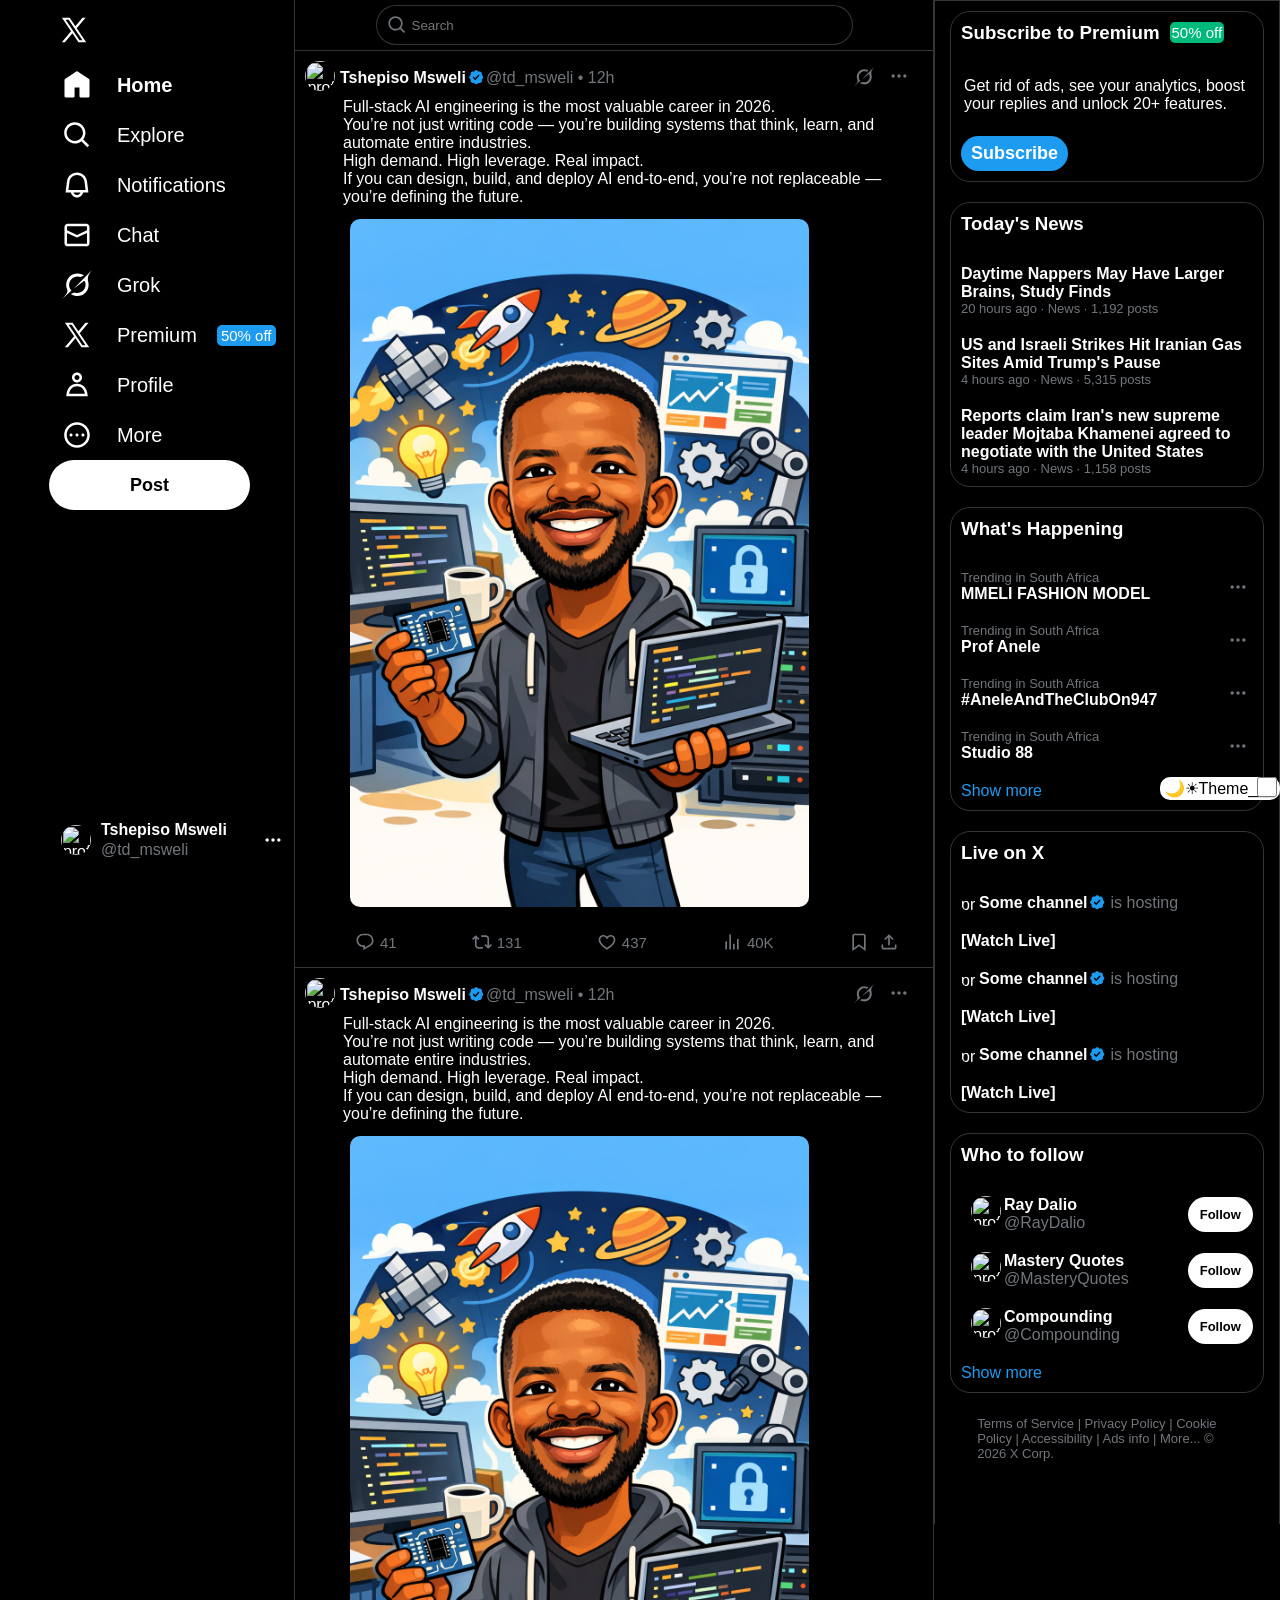
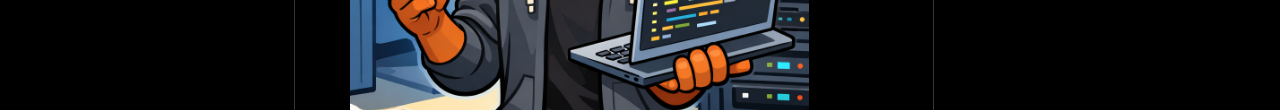
==== explore.html @ 297ed926 "made some changes" ====
<!DOCTYPE>
<html>
    <head>
        <meta charset="UTF-8">
        <meta name="viewport" content="width=device-width, initial-scale=1.0">
        <link rel="stylesheet" href="explore.css">
        <link rel="shortcut icon" href="https://abs.twimg.com/favicons/twitter.3.ico">
        <title>Explore/X</title>
    </head>
    <body>
        <input class="theme" type="checkbox" style="width:20px; height:20px" id="darkToggle">
        <label class="theme_label" for="darkToggle">🌙☀︎Theme___</label>
        <input class="nav-toggle" type="checkbox" id="navToggle">
        <label class="nav-toggle-button" for="navToggle" aria-label="Open navigation">
            <img class="profile_pic_nav" src="https://pbs.twimg.com/profile_images/1523874161558437889/ekvxeJZ7_x96.jpg" alt="profile picture">
        </label>
        <aside>
            <div class="upper-sec">
                <div class="aside-Logo">
                    <svg viewBox="0 0 24 24" aria-hidden="true" class="Logo"><g><path d="M21.742 21.75l-7.563-11.179 7.056-8.321h-2.456l-5.691 6.714-4.54-6.714H2.359l7.29 10.776L2.25 21.75h2.456l6.035-7.118 4.818 7.118h6.191-.008zM7.739 3.818L18.81 20.182h-2.447L5.29 3.818h2.447z"></path></g></svg>
                </div>
                
                <a href="index.html" class="aside-item">
                    <div class="aside-item-content">
                        
                        <span>
                            <svg viewBox="0 0 24 24" aria-hidden="true" class="icon"><g><path d="M21.591 7.146L12.52 1.157c-.316-.21-.724-.21-1.04 0l-9.071 5.99c-.26.173-.409.456-.409.757v13.183c0 .502.418.913.929.913H9.14c.51 0 .929-.41.929-.913v-7.075h3.909v7.075c0 .502.417.913.928.913h6.165c.511 0 .929-.41.929-.913V7.904c0-.301-.158-.584-.408-.758z"></path></g></svg>
                        </span> 
                        
                        <span class="Home">
                            Home
                        </span>                    
                    </div>               
                </a>
                <a href="explore.html" class="aside-item">
                    <div class="aside-item-content">
                        <span>
                            <svg viewBox="0 0 24 24" aria-hidden="true" class="icon"><g><path d="M10.25 3.75c-3.59 0-6.5 2.91-6.5 6.5s2.91 6.5 6.5 6.5c1.795 0 3.419-.726 4.596-1.904 1.178-1.177 1.904-2.801 1.904-4.596 0-3.59-2.91-6.5-6.5-6.5zm-8.5 6.5c0-4.694 3.806-8.5 8.5-8.5s8.5 3.806 8.5 8.5c0 1.986-.682 3.815-1.824 5.262l4.781 4.781-1.414 1.414-4.781-4.781c-1.447 1.142-3.276 1.824-5.262 1.824-4.694 0-8.5-3.806-8.5-8.5z"></path></g></svg>
                        </span> 
                        
                        <span class="item-text">
                            Explore
                        </span>
                    
                    </div>
                </a>
                <div class="aside-item">
                    <div class="aside-item-content">
                        <span>
                            <svg viewBox="0 0 24 24" aria-hidden="true" class="icon"><g><path d="M19.993 9.042C19.48 5.017 16.054 2 11.996 2s-7.49 3.021-7.999 7.051L2.866 18H7.1c.463 2.282 2.481 4 4.9 4s4.437-1.718 4.9-4h4.236l-1.143-8.958zM12 20c-1.306 0-2.417-.835-2.829-2h5.658c-.412 1.165-1.523 2-2.829 2zm-6.866-4l.847-6.698C6.364 6.272 8.941 4 11.996 4s5.627 2.268 6.013 5.295L18.864 16H5.134z"></path></g></svg>                    
                        </span> 
                        <span class="item-text">
                            Notifications
                        </span>
                    </div>
                </div>
                <div class="aside-item">
                    <div class="aside-item-content">
                        <span>
                            <svg viewBox="0 0 24 24" aria-hidden="true" class="icon"><g><path d="M1.998 5.5c0-1.381 1.119-2.5 2.5-2.5h15c1.381 0 2.5 1.119 2.5 2.5v13c0 1.381-1.119 2.5-2.5 2.5h-15c-1.381 0-2.5-1.119-2.5-2.5v-13zm2.5-.5c-.276 0-.5.224-.5.5v2.764l8 3.638 8-3.636V5.5c0-.276-.224-.5-.5-.5h-15zm15.5 5.463l-8 3.636-8-3.638V18.5c0 .276.224.5.5.5h15c.276 0 .5-.224.5-.5v-8.037z"></path></g></svg>
                        </span> 
                        <span class="item-text">
                            Chat
                        </span>
                    </div>
                </div>
                <div class="aside-item">
                    <div class="aside-item-content">
                        <span>
                            <svg viewBox="0 0 33 32" aria-hidden="true" class="icon"><g><path d="M12.745 20.54l10.97-8.19c.539-.4 1.307-.244 1.564.38 1.349 3.288.746 7.241-1.938 9.955-2.683 2.714-6.417 3.31-9.83 1.954l-3.728 1.745c5.347 3.697 11.84 2.782 15.898-1.324 3.219-3.255 4.216-7.692 3.284-11.693l.008.009c-1.351-5.878.332-8.227 3.782-13.031L33 0l-4.54 4.59v-.014L12.743 20.544m-2.263 1.987c-3.837-3.707-3.175-9.446.1-12.755 2.42-2.449 6.388-3.448 9.852-1.979l3.72-1.737c-.67-.49-1.53-1.017-2.515-1.387-4.455-1.854-9.789-.931-13.41 2.728-3.483 3.523-4.579 8.94-2.697 13.561 1.405 3.454-.899 5.898-3.22 8.364C1.49 30.2.666 31.074 0 32l10.478-9.466"></path></g></svg>
                        </span> 
                        <span class="item-text">
                            Grok
                        </span>
                    </div>
                </div>
                <div class="aside-item">
                    <div class="aside-item-content">
                        <span>
                            <svg viewBox="0 0 24 24" aria-hidden="true" class="icon"><g><path d="M21.742 21.75l-7.563-11.179 7.056-8.321h-2.456l-5.691 6.714-4.54-6.714H2.359l7.29 10.776L2.25 21.75h2.456l6.035-7.118 4.818 7.118h6.191-.008zM7.739 3.818L18.81 20.182h-2.447L5.29 3.818h2.447z"></path></g></svg>
                        </span> 
                        <span class="item-text">
                            Premium
                        </span>
                        <span class="item-text promotion-tag">
                            50% off
                        </span>
                    </div>
                </div>
                <div class="aside-item">
                    <div class="aside-item-content">
                        <span>
                            <svg viewBox="0 0 24 24" aria-hidden="true" class="icon"><g><path d="M5.651 19h12.698c-.337-1.8-1.023-3.21-1.945-4.19C15.318 13.65 13.838 13 12 13s-3.317.65-4.404 1.81c-.922.98-1.608 2.39-1.945 4.19zm.486-5.56C7.627 11.85 9.648 11 12 11s4.373.85 5.863 2.44c1.477 1.58 2.366 3.8 2.632 6.46l.11 1.1H3.395l.11-1.1c.266-2.66 1.155-4.88 2.632-6.46zM12 4c-1.105 0-2 .9-2 2s.895 2 2 2 2-.9 2-2-.895-2-2-2zM8 6c0-2.21 1.791-4 4-4s4 1.79 4 4-1.791 4-4 4-4-1.79-4-4z"></path></g></svg>
                        </span> 
                        <span class="item-text">
                            Profile
                        </span>
                    </div>
                </div>
                <div class="aside-item">
                    <div class="aside-item-content">
                        <span>
                            <svg viewBox="0 0 24 24" aria-hidden="true" class="icon"><g><path d="M3.75 12c0-4.56 3.69-8.25 8.25-8.25s8.25 3.69 8.25 8.25-3.69 8.25-8.25 8.25S3.75 16.56 3.75 12zM12 1.75C6.34 1.75 1.75 6.34 1.75 12S6.34 22.25 12 22.25 22.25 17.66 22.25 12 17.66 1.75 12 1.75zm-4.75 11.5c.69 0 1.25-.56 1.25-1.25s-.56-1.25-1.25-1.25S6 11.31 6 12s.56 1.25 1.25 1.25zm9.5 0c.69 0 1.25-.56 1.25-1.25s-.56-1.25-1.25-1.25-1.25.56-1.25 1.25.56 1.25 1.25 1.25zM13.25 12c0 .69-.56 1.25-1.25 1.25s-1.25-.56-1.25-1.25.56-1.25 1.25-1.25 1.25.56 1.25 1.25z"></path></g></svg>
                        </span> 
                        <span class="item-text">
                            More
                        </span>
                    </div>
                </div>
                <div class="post">
                    <span class="post-text">Post</span>
                </div>
            </div>
            <div class="lower-sec">
                <div class="profile">
                    <div class="profile-sub">
                        <span>
                            <img class="profile_pic" src="https://pbs.twimg.com/profile_images/1523874161558437889/ekvxeJZ7_x96.jpg" alt="profile picture">
                        </span>
                        <span class="profile-text">
                            <span class="username">
                                Tshepiso Msweli
                            </span>
                            <span class="handle">
                                @td_msweli
                            </span>
                        </span>
                    </div>
                    <span>
                        <svg viewBox="0 0 24 24" aria-hidden="true" class="profile-icon"><g><path d="M3 12c0-1.1.9-2 2-2s2 .9 2 2-.9 2-2 2-2-.9-2-2zm9 2c1.1 0 2-.9 2-2s-.9-2-2-2-2 .9-2 2 .9 2 2 2zm7 0c1.1 0 2-.9 2-2s-.9-2-2-2-2 .9-2 2 .9 2 2 2z"></path></g></svg>
                    </span>
                </div>
            <div>  
        </aside>
        <label class="nav-overlay" for="navToggle" aria-hidden="true"></label>

        <main>
            <main-aside-nav>
                <svg viewBox="0 0 24 24" aria-hidden="true" class="search-icon"><g><path d="M10.25 3.75c-3.59 0-6.5 2.91-6.5 6.5s2.91 6.5 6.5 6.5c1.795 0 3.419-.726 4.596-1.904 1.178-1.177 1.904-2.801 1.904-4.596 0-3.59-2.91-6.5-6.5-6.5zm-8.5 6.5c0-4.694 3.806-8.5 8.5-8.5s8.5 3.806 8.5 8.5c0 1.986-.682 3.815-1.824 5.262l4.781 4.781-1.414 1.414-4.781-4.781c-1.447 1.142-3.276 1.824-5.262 1.824-4.694 0-8.5-3.806-8.5-8.5z"></path></g></svg>
                <input class="searchbar" placeholder="Search"></input>
            </main-aside-nav>
            <section>
                <div class="tweet">
                    <div class="tweet-aside">
                        <img class="profile_pic" alt="profile picture" src="https://pbs.twimg.com/profile_images/1523874161558437889/ekvxeJZ7_x96.jpg">
                    </div>
                    <div class="tweet-main">
                        <div class="tweet-header">
                            <div class="tweet-header-text">
                                <span class="username">
                                    Tshepiso Msweli <svg viewBox="0 0 24 24" class="tweet-verification-icon"><g><path d="M20.396 11c-.018-.646-.215-1.275-.57-1.816-.354-.54-.852-.972-1.438-1.246.223-.607.27-1.264.14-1.897-.131-.634-.437-1.218-.882-1.687-.47-.445-1.053-.75-1.687-.882-.633-.13-1.29-.083-1.897.14-.273-.587-.704-1.086-1.245-1.44S11.647 1.62 11 1.604c-.646.017-1.273.213-1.813.568s-.969.854-1.24 1.44c-.608-.223-1.267-.272-1.902-.14-.635.13-1.22.436-1.69.882-.445.47-.749 1.055-.878 1.688-.13.633-.08 1.29.144 1.896-.587.274-1.087.705-1.443 1.245-.356.54-.555 1.17-.574 1.817.02.647.218 1.276.574 1.817.356.54.856.972 1.443 1.245-.224.606-.274 1.263-.144 1.896.13.634.433 1.218.877 1.688.47.443 1.054.747 1.687.878.633.132 1.29.084 1.897-.136.274.586.705 1.084 1.246 1.439.54.354 1.17.551 1.816.569.647-.016 1.276-.213 1.817-.567s.972-.854 1.245-1.44c.604.239 1.266.296 1.903.164.636-.132 1.22-.447 1.68-.907.46-.46.776-1.044.908-1.681s.075-1.299-.165-1.903c.586-.274 1.084-.705 1.439-1.246.354-.54.551-1.17.569-1.816zM9.662 14.85l-3.429-3.428 1.293-1.302 2.072 2.072 4.4-4.794 1.347 1.246z"></path></g></svg>
                                </span>
                                <span class="handle">
                                    @td_msweli • 12h
                                </span>
                            </div>
                            <div class="tweet-header-icons">
                                <span>
                                    <svg viewBox="0 0 33 32" aria-hidden="true" class="tweet-icons tweet-header-icon"><g><path d="M12.745 20.54l10.97-8.19c.539-.4 1.307-.244 1.564.38 1.349 3.288.746 7.241-1.938 9.955-2.683 2.714-6.417 3.31-9.83 1.954l-3.728 1.745c5.347 3.697 11.84 2.782 15.898-1.324 3.219-3.255 4.216-7.692 3.284-11.693l.008.009c-1.351-5.878.332-8.227 3.782-13.031L33 0l-4.54 4.59v-.014L12.743 20.544m-2.263 1.987c-3.837-3.707-3.175-9.446.1-12.755 2.42-2.449 6.388-3.448 9.852-1.979l3.72-1.737c-.67-.49-1.53-1.017-2.515-1.387-4.455-1.854-9.789-.931-13.41 2.728-3.483 3.523-4.579 8.94-2.697 13.561 1.405 3.454-.899 5.898-3.22 8.364C1.49 30.2.666 31.074 0 32l10.478-9.466"></path></g></svg>
                                    <svg viewBox="0 0 24 24" aria-hidden="true" class="tweet-icons tweet-header-icon"><g><path d="M3 12c0-1.1.9-2 2-2s2 .9 2 2-.9 2-2 2-2-.9-2-2zm9 2c1.1 0 2-.9 2-2s-.9-2-2-2-2 .9-2 2 .9 2 2 2zm7 0c1.1 0 2-.9 2-2s-.9-2-2-2-2 .9-2 2 .9 2 2 2z"></path></g></svg>
                                </span>
                            </div>
                        </div>
                        <div class="tweet-content">
                            <p>
                                Full-stack AI engineering is the most valuable career in 2026.<br>

                                You’re not just writing code — you’re building systems that think, learn, and automate entire industries.<br>

                                High demand. High leverage. Real impact.<br>

                                If you can design, build, and deploy AI end-to-end, you’re not replaceable — you’re defining the future.
                            </p>
                            <img src="Myimage.png" alt="An image of a software developer">
                        </div>
                        <div class="tweet-footer">
                            <span class="footer-icons">
                                <svg viewBox="0 0 24 24" aria-hidden="true" class="tweet-icons"><g><path d="M1.751 10c0-4.42 3.584-8 8.005-8h4.366c4.49 0 8.129 3.64 8.129 8.13 0 2.96-1.607 5.68-4.196 7.11l-8.054 4.46v-3.69h-.067c-4.49.1-8.183-3.51-8.183-8.01zm8.005-6c-3.317 0-6.005 2.69-6.005 6 0 3.37 2.77 6.08 6.138 6.01l.351-.01h1.761v2.3l5.087-2.81c1.951-1.08 3.163-3.13 3.163-5.36 0-3.39-2.744-6.13-6.129-6.13H9.756z"></path></g></svg>
                                41
                            </span>
                            <span class="footer-icons-retweet retweet1">
                                <svg viewBox="0 0 24 24" aria-hidden="true" class="tweet-icons retweet"><g><path d="M4.5 3.88l4.432 4.14-1.364 1.46L5.5 7.55V16c0 1.1.896 2 2 2H13v2H7.5c-2.209 0-4-1.79-4-4V7.55L1.432 9.48.068 8.02 4.5 3.88zM16.5 6H11V4h5.5c2.209 0 4 1.79 4 4v8.45l2.068-1.93 1.364 1.46-4.432 4.14-4.432-4.14 1.364-1.46 2.068 1.93V8c0-1.1-.896-2-2-2z"></path></g></svg>
                                <span class="retweets1">131</span>
                            </span>
                            <span class="footer-icons-like like1">
                                <svg viewBox="0 0 24 24" aria-hidden="true" class="tweet-icons like"><g><path d="M16.697 5.5c-1.222-.06-2.679.51-3.89 2.16l-.805 1.09-.806-1.09C9.984 6.01 8.526 5.44 7.304 5.5c-1.243.07-2.349.78-2.91 1.91-.552 1.12-.633 2.78.479 4.82 1.074 1.97 3.257 4.27 7.129 6.61 3.87-2.34 6.052-4.64 7.126-6.61 1.111-2.04 1.03-3.7.477-4.82-.561-1.13-1.666-1.84-2.908-1.91zm4.187 7.69c-1.351 2.48-4.001 5.12-8.379 7.67l-.503.3-.504-.3c-4.379-2.55-7.029-5.19-8.382-7.67-1.36-2.5-1.41-4.86-.514-6.67.887-1.79 2.647-2.91 4.601-3.01 1.651-.09 3.368.56 4.798 2.01 1.429-1.45 3.146-2.1 4.796-2.01 1.954.1 3.714 1.22 4.601 3.01.896 1.81.846 4.17-.514 6.67z"></path></g></svg>
                                <span class="likes1">437</span>
                            </span>
                            <span class="footer-icons">
                                <svg viewBox="0 0 24 24" aria-hidden="true" class="tweet-icons"><g><path d="M8.75 21V3h2v18h-2zM18 21V8.5h2V21h-2zM4 21l.004-10h2L6 21H4zm9.248 0v-7h2v7h-2z"></path></g></svg>
                                40K
                            </span>
                            <span class="footer-icons-right">
                                <svg viewBox="0 0 24 24" aria-hidden="true" class="tweet-icons-right"><g><path d="M4 4.5C4 3.12 5.119 2 6.5 2h11C18.881 2 20 3.12 20 4.5v18.44l-8-5.71-8 5.71V4.5zM6.5 4c-.276 0-.5.22-.5.5v14.56l6-4.29 6 4.29V4.5c0-.28-.224-.5-.5-.5h-11z"></path></g></svg>
                                <svg viewBox="0 0 24 24" aria-hidden="true" class="tweet-icons-right"><g><path d="M12 2.59l5.7 5.7-1.41 1.42L13 6.41V16h-2V6.41l-3.3 3.3-1.41-1.42L12 2.59zM21 15l-.02 3.51c0 1.38-1.12 2.49-2.5 2.49H5.5C4.11 21 3 19.88 3 18.5V15h2v3.5c0 .28.22.5.5.5h12.98c.28 0 .5-.22.5-.5L19 15h2z"></path></g></svg>
                            </span>
                        </div>
                    </div>
                </div>
                <div class="tweet">
                    <div class="tweet-aside">
                        <img class="profile_pic" alt="profile picture" src="https://pbs.twimg.com/profile_images/1523874161558437889/ekvxeJZ7_x96.jpg">
                    </div>
                    <div class="tweet-main">
                        <div class="tweet-header">
                            <div class="tweet-header-text">
                                <span class="username">
                                    Tshepiso Msweli <svg viewBox="0 0 24 24" class="tweet-verification-icon"><g><path d="M20.396 11c-.018-.646-.215-1.275-.57-1.816-.354-.54-.852-.972-1.438-1.246.223-.607.27-1.264.14-1.897-.131-.634-.437-1.218-.882-1.687-.47-.445-1.053-.75-1.687-.882-.633-.13-1.29-.083-1.897.14-.273-.587-.704-1.086-1.245-1.44S11.647 1.62 11 1.604c-.646.017-1.273.213-1.813.568s-.969.854-1.24 1.44c-.608-.223-1.267-.272-1.902-.14-.635.13-1.22.436-1.69.882-.445.47-.749 1.055-.878 1.688-.13.633-.08 1.29.144 1.896-.587.274-1.087.705-1.443 1.245-.356.54-.555 1.17-.574 1.817.02.647.218 1.276.574 1.817.356.54.856.972 1.443 1.245-.224.606-.274 1.263-.144 1.896.13.634.433 1.218.877 1.688.47.443 1.054.747 1.687.878.633.132 1.29.084 1.897-.136.274.586.705 1.084 1.246 1.439.54.354 1.17.551 1.816.569.647-.016 1.276-.213 1.817-.567s.972-.854 1.245-1.44c.604.239 1.266.296 1.903.164.636-.132 1.22-.447 1.68-.907.46-.46.776-1.044.908-1.681s.075-1.299-.165-1.903c.586-.274 1.084-.705 1.439-1.246.354-.54.551-1.17.569-1.816zM9.662 14.85l-3.429-3.428 1.293-1.302 2.072 2.072 4.4-4.794 1.347 1.246z"></path></g></svg>
                                </span>
                                <span class="handle">
                                    @td_msweli • 12h
                                </span>
                            </div>
                            <div class="tweet-header-icons">
                                <span>
                                    <svg viewBox="0 0 33 32" aria-hidden="true" class="tweet-icons tweet-header-icon"><g><path d="M12.745 20.54l10.97-8.19c.539-.4 1.307-.244 1.564.38 1.349 3.288.746 7.241-1.938 9.955-2.683 2.714-6.417 3.31-9.83 1.954l-3.728 1.745c5.347 3.697 11.84 2.782 15.898-1.324 3.219-3.255 4.216-7.692 3.284-11.693l.008.009c-1.351-5.878.332-8.227 3.782-13.031L33 0l-4.54 4.59v-.014L12.743 20.544m-2.263 1.987c-3.837-3.707-3.175-9.446.1-12.755 2.42-2.449 6.388-3.448 9.852-1.979l3.72-1.737c-.67-.49-1.53-1.017-2.515-1.387-4.455-1.854-9.789-.931-13.41 2.728-3.483 3.523-4.579 8.94-2.697 13.561 1.405 3.454-.899 5.898-3.22 8.364C1.49 30.2.666 31.074 0 32l10.478-9.466"></path></g></svg>
                                    <svg viewBox="0 0 24 24" aria-hidden="true" class="tweet-icons tweet-header-icon"><g><path d="M3 12c0-1.1.9-2 2-2s2 .9 2 2-.9 2-2 2-2-.9-2-2zm9 2c1.1 0 2-.9 2-2s-.9-2-2-2-2 .9-2 2 .9 2 2 2zm7 0c1.1 0 2-.9 2-2s-.9-2-2-2-2 .9-2 2 .9 2 2 2z"></path></g></svg>
                                </span>
                            </div>
                        </div>
                        <div class="tweet-content">
                            <p>
                                Full-stack AI engineering is the most valuable career in 2026.<br>

                                You’re not just writing code — you’re building systems that think, learn, and automate entire industries.<br>

                                High demand. High leverage. Real impact.<br>

                                If you can design, build, and deploy AI end-to-end, you’re not replaceable — you’re defining the future.
                            </p>
                            <img src="Myimage.png" alt="An image of a software developer">
                        </div>
                        <div class="tweet-footer">
                            <span class="footer-icons">
                                <svg viewBox="0 0 24 24" aria-hidden="true" class="tweet-icons"><g><path d="M1.751 10c0-4.42 3.584-8 8.005-8h4.366c4.49 0 8.129 3.64 8.129 8.13 0 2.96-1.607 5.68-4.196 7.11l-8.054 4.46v-3.69h-.067c-4.49.1-8.183-3.51-8.183-8.01zm8.005-6c-3.317 0-6.005 2.69-6.005 6 0 3.37 2.77 6.08 6.138 6.01l.351-.01h1.761v2.3l5.087-2.81c1.951-1.08 3.163-3.13 3.163-5.36 0-3.39-2.744-6.13-6.129-6.13H9.756z"></path></g></svg>
                                41
                            </span>
                            <span class="footer-icons-retweet retweet2">
                                <svg viewBox="0 0 24 24" aria-hidden="true" class="tweet-icons retweet"><g><path d="M4.5 3.88l4.432 4.14-1.364 1.46L5.5 7.55V16c0 1.1.896 2 2 2H13v2H7.5c-2.209 0-4-1.79-4-4V7.55L1.432 9.48.068 8.02 4.5 3.88zM16.5 6H11V4h5.5c2.209 0 4 1.79 4 4v8.45l2.068-1.93 1.364 1.46-4.432 4.14-4.432-4.14 1.364-1.46 2.068 1.93V8c0-1.1-.896-2-2-2z"></path></g></svg>
                                <span class="retweets2">131</span>
                            </span>
                            <span class="footer-icons-like like2">
                                <svg viewBox="0 0 24 24" aria-hidden="true" class="tweet-icons like"><g><path d="M16.697 5.5c-1.222-.06-2.679.51-3.89 2.16l-.805 1.09-.806-1.09C9.984 6.01 8.526 5.44 7.304 5.5c-1.243.07-2.349.78-2.91 1.91-.552 1.12-.633 2.78.479 4.82 1.074 1.97 3.257 4.27 7.129 6.61 3.87-2.34 6.052-4.64 7.126-6.61 1.111-2.04 1.03-3.7.477-4.82-.561-1.13-1.666-1.84-2.908-1.91zm4.187 7.69c-1.351 2.48-4.001 5.12-8.379 7.67l-.503.3-.504-.3c-4.379-2.55-7.029-5.19-8.382-7.67-1.36-2.5-1.41-4.86-.514-6.67.887-1.79 2.647-2.91 4.601-3.01 1.651-.09 3.368.56 4.798 2.01 1.429-1.45 3.146-2.1 4.796-2.01 1.954.1 3.714 1.22 4.601 3.01.896 1.81.846 4.17-.514 6.67z"></path></g></svg>
                                <span class="likes2">437</span>
                            </span>
                            <span class="footer-icons">
                                <svg viewBox="0 0 24 24" aria-hidden="true" class="tweet-icons"><g><path d="M8.75 21V3h2v18h-2zM18 21V8.5h2V21h-2zM4 21l.004-10h2L6 21H4zm9.248 0v-7h2v7h-2z"></path></g></svg>
                                40K
                            </span>
                            <span class="footer-icons-right">
                                <svg viewBox="0 0 24 24" aria-hidden="true" class="tweet-icons-right"><g><path d="M4 4.5C4 3.12 5.119 2 6.5 2h11C18.881 2 20 3.12 20 4.5v18.44l-8-5.71-8 5.71V4.5zM6.5 4c-.276 0-.5.22-.5.5v14.56l6-4.29 6 4.29V4.5c0-.28-.224-.5-.5-.5h-11z"></path></g></svg>
                                <svg viewBox="0 0 24 24" aria-hidden="true" class="tweet-icons-right"><g><path d="M12 2.59l5.7 5.7-1.41 1.42L13 6.41V16h-2V6.41l-3.3 3.3-1.41-1.42L12 2.59zM21 15l-.02 3.51c0 1.38-1.12 2.49-2.5 2.49H5.5C4.11 21 3 19.88 3 18.5V15h2v3.5c0 .28.22.5.5.5h12.98c.28 0 .5-.22.5-.5L19 15h2z"></path></g></svg>
                            </span>
                        </div>
                    </div>
                </div>
                <div class="tweet">
                    <div class="tweet-aside">
                        <img class="profile_pic" alt="profile picture" src="https://pbs.twimg.com/profile_images/1523874161558437889/ekvxeJZ7_x96.jpg">
                    </div>
                    <div class="tweet-main">
                        <div class="tweet-header">
                            <div class="tweet-header-text">
                                <span class="username">
                                    Tshepiso Msweli <svg viewBox="0 0 24 24" class="tweet-verification-icon"><g><path d="M20.396 11c-.018-.646-.215-1.275-.57-1.816-.354-.54-.852-.972-1.438-1.246.223-.607.27-1.264.14-1.897-.131-.634-.437-1.218-.882-1.687-.47-.445-1.053-.75-1.687-.882-.633-.13-1.29-.083-1.897.14-.273-.587-.704-1.086-1.245-1.44S11.647 1.62 11 1.604c-.646.017-1.273.213-1.813.568s-.969.854-1.24 1.44c-.608-.223-1.267-.272-1.902-.14-.635.13-1.22.436-1.69.882-.445.47-.749 1.055-.878 1.688-.13.633-.08 1.29.144 1.896-.587.274-1.087.705-1.443 1.245-.356.54-.555 1.17-.574 1.817.02.647.218 1.276.574 1.817.356.54.856.972 1.443 1.245-.224.606-.274 1.263-.144 1.896.13.634.433 1.218.877 1.688.47.443 1.054.747 1.687.878.633.132 1.29.084 1.897-.136.274.586.705 1.084 1.246 1.439.54.354 1.17.551 1.816.569.647-.016 1.276-.213 1.817-.567s.972-.854 1.245-1.44c.604.239 1.266.296 1.903.164.636-.132 1.22-.447 1.68-.907.46-.46.776-1.044.908-1.681s.075-1.299-.165-1.903c.586-.274 1.084-.705 1.439-1.246.354-.54.551-1.17.569-1.816zM9.662 14.85l-3.429-3.428 1.293-1.302 2.072 2.072 4.4-4.794 1.347 1.246z"></path></g></svg>
                                </span>
                                <span class="handle">
                                    @td_msweli • 12h
                                </span>
                            </div>
                            <div class="tweet-header-icons">
                                <span>
                                    <svg viewBox="0 0 33 32" aria-hidden="true" class="tweet-icons tweet-header-icon"><g><path d="M12.745 20.54l10.97-8.19c.539-.4 1.307-.244 1.564.38 1.349 3.288.746 7.241-1.938 9.955-2.683 2.714-6.417 3.31-9.83 1.954l-3.728 1.745c5.347 3.697 11.84 2.782 15.898-1.324 3.219-3.255 4.216-7.692 3.284-11.693l.008.009c-1.351-5.878.332-8.227 3.782-13.031L33 0l-4.54 4.59v-.014L12.743 20.544m-2.263 1.987c-3.837-3.707-3.175-9.446.1-12.755 2.42-2.449 6.388-3.448 9.852-1.979l3.72-1.737c-.67-.49-1.53-1.017-2.515-1.387-4.455-1.854-9.789-.931-13.41 2.728-3.483 3.523-4.579 8.94-2.697 13.561 1.405 3.454-.899 5.898-3.22 8.364C1.49 30.2.666 31.074 0 32l10.478-9.466"></path></g></svg>
                                    <svg viewBox="0 0 24 24" aria-hidden="true" class="tweet-icons tweet-header-icon"><g><path d="M3 12c0-1.1.9-2 2-2s2 .9 2 2-.9 2-2 2-2-.9-2-2zm9 2c1.1 0 2-.9 2-2s-.9-2-2-2-2 .9-2 2 .9 2 2 2zm7 0c1.1 0 2-.9 2-2s-.9-2-2-2-2 .9-2 2 .9 2 2 2z"></path></g></svg>
                                </span>
                            </div>
                        </div>
                        <div class="tweet-content">
                            <p>
                                Full-stack AI engineering is the most valuable career in 2026.<br>

                                You’re not just writing code — you’re building systems that think, learn, and automate entire industries.<br>

                                High demand. High leverage. Real impact.<br>

                                If you can design, build, and deploy AI end-to-end, you’re not replaceable — you’re defining the future.
                            </p>
                            <img src="Myimage.png" alt="An image of a software developer">
                        </div>
                        <div class="tweet-footer">
                            <span class="footer-icons">
                                <svg viewBox="0 0 24 24" aria-hidden="true" class="tweet-icons"><g><path d="M1.751 10c0-4.42 3.584-8 8.005-8h4.366c4.49 0 8.129 3.64 8.129 8.13 0 2.96-1.607 5.68-4.196 7.11l-8.054 4.46v-3.69h-.067c-4.49.1-8.183-3.51-8.183-8.01zm8.005-6c-3.317 0-6.005 2.69-6.005 6 0 3.37 2.77 6.08 6.138 6.01l.351-.01h1.761v2.3l5.087-2.81c1.951-1.08 3.163-3.13 3.163-5.36 0-3.39-2.744-6.13-6.129-6.13H9.756z"></path></g></svg>
                                41
                            </span>
                            <span class="footer-icons-retweet retweet3">
                                <svg viewBox="0 0 24 24" aria-hidden="true" class="tweet-icons retweet"><g><path d="M4.5 3.88l4.432 4.14-1.364 1.46L5.5 7.55V16c0 1.1.896 2 2 2H13v2H7.5c-2.209 0-4-1.79-4-4V7.55L1.432 9.48.068 8.02 4.5 3.88zM16.5 6H11V4h5.5c2.209 0 4 1.79 4 4v8.45l2.068-1.93 1.364 1.46-4.432 4.14-4.432-4.14 1.364-1.46 2.068 1.93V8c0-1.1-.896-2-2-2z"></path></g></svg>
                                <span class="retweets3">131</span>
                            </span>
                            <span class="footer-icons-like like3">
                                <svg viewBox="0 0 24 24" aria-hidden="true" class="tweet-icons like"><g><path d="M16.697 5.5c-1.222-.06-2.679.51-3.89 2.16l-.805 1.09-.806-1.09C9.984 6.01 8.526 5.44 7.304 5.5c-1.243.07-2.349.78-2.91 1.91-.552 1.12-.633 2.78.479 4.82 1.074 1.97 3.257 4.27 7.129 6.61 3.87-2.34 6.052-4.64 7.126-6.61 1.111-2.04 1.03-3.7.477-4.82-.561-1.13-1.666-1.84-2.908-1.91zm4.187 7.69c-1.351 2.48-4.001 5.12-8.379 7.67l-.503.3-.504-.3c-4.379-2.55-7.029-5.19-8.382-7.67-1.36-2.5-1.41-4.86-.514-6.67.887-1.79 2.647-2.91 4.601-3.01 1.651-.09 3.368.56 4.798 2.01 1.429-1.45 3.146-2.1 4.796-2.01 1.954.1 3.714 1.22 4.601 3.01.896 1.81.846 4.17-.514 6.67z"></path></g></svg>
                                <span class="likes3">437</span>
                            </span>
                            <span class="footer-icons">
                                <svg viewBox="0 0 24 24" aria-hidden="true" class="tweet-icons"><g><path d="M8.75 21V3h2v18h-2zM18 21V8.5h2V21h-2zM4 21l.004-10h2L6 21H4zm9.248 0v-7h2v7h-2z"></path></g></svg>
                                40K
                            </span>
                            <span class="footer-icons-right">
                                <svg viewBox="0 0 24 24" aria-hidden="true" class="tweet-icons-right"><g><path d="M4 4.5C4 3.12 5.119 2 6.5 2h11C18.881 2 20 3.12 20 4.5v18.44l-8-5.71-8 5.71V4.5zM6.5 4c-.276 0-.5.22-.5.5v14.56l6-4.29 6 4.29V4.5c0-.28-.224-.5-.5-.5h-11z"></path></g></svg>
                                <svg viewBox="0 0 24 24" aria-hidden="true" class="tweet-icons-right"><g><path d="M12 2.59l5.7 5.7-1.41 1.42L13 6.41V16h-2V6.41l-3.3 3.3-1.41-1.42L12 2.59zM21 15l-.02 3.51c0 1.38-1.12 2.49-2.5 2.49H5.5C4.11 21 3 19.88 3 18.5V15h2v3.5c0 .28.22.5.5.5h12.98c.28 0 .5-.22.5-.5L19 15h2z"></path></g></svg>
                            </span>
                        </div>
                    </div>
                </div>
                <div class="tweet">
                    <div class="tweet-aside">
                        <img class="profile_pic" alt="profile picture" src="https://pbs.twimg.com/profile_images/1523874161558437889/ekvxeJZ7_x96.jpg">
                    </div>
                    <div class="tweet-main">
                        <div class="tweet-header">
                            <div class="tweet-header-text">
                                <span class="username">
                                    Tshepiso Msweli <svg viewBox="0 0 24 24" class="tweet-verification-icon"><g><path d="M20.396 11c-.018-.646-.215-1.275-.57-1.816-.354-.54-.852-.972-1.438-1.246.223-.607.27-1.264.14-1.897-.131-.634-.437-1.218-.882-1.687-.47-.445-1.053-.75-1.687-.882-.633-.13-1.29-.083-1.897.14-.273-.587-.704-1.086-1.245-1.44S11.647 1.62 11 1.604c-.646.017-1.273.213-1.813.568s-.969.854-1.24 1.44c-.608-.223-1.267-.272-1.902-.14-.635.13-1.22.436-1.69.882-.445.47-.749 1.055-.878 1.688-.13.633-.08 1.29.144 1.896-.587.274-1.087.705-1.443 1.245-.356.54-.555 1.17-.574 1.817.02.647.218 1.276.574 1.817.356.54.856.972 1.443 1.245-.224.606-.274 1.263-.144 1.896.13.634.433 1.218.877 1.688.47.443 1.054.747 1.687.878.633.132 1.29.084 1.897-.136.274.586.705 1.084 1.246 1.439.54.354 1.17.551 1.816.569.647-.016 1.276-.213 1.817-.567s.972-.854 1.245-1.44c.604.239 1.266.296 1.903.164.636-.132 1.22-.447 1.68-.907.46-.46.776-1.044.908-1.681s.075-1.299-.165-1.903c.586-.274 1.084-.705 1.439-1.246.354-.54.551-1.17.569-1.816zM9.662 14.85l-3.429-3.428 1.293-1.302 2.072 2.072 4.4-4.794 1.347 1.246z"></path></g></svg>
                                </span>
                                <span class="handle">
                                    @td_msweli • 12h
                                </span>
                            </div>
                            <div class="tweet-header-icons">
                                <span>
                                    <svg viewBox="0 0 33 32" aria-hidden="true" class="tweet-icons tweet-header-icon"><g><path d="M12.745 20.54l10.97-8.19c.539-.4 1.307-.244 1.564.38 1.349 3.288.746 7.241-1.938 9.955-2.683 2.714-6.417 3.31-9.83 1.954l-3.728 1.745c5.347 3.697 11.84 2.782 15.898-1.324 3.219-3.255 4.216-7.692 3.284-11.693l.008.009c-1.351-5.878.332-8.227 3.782-13.031L33 0l-4.54 4.59v-.014L12.743 20.544m-2.263 1.987c-3.837-3.707-3.175-9.446.1-12.755 2.42-2.449 6.388-3.448 9.852-1.979l3.72-1.737c-.67-.49-1.53-1.017-2.515-1.387-4.455-1.854-9.789-.931-13.41 2.728-3.483 3.523-4.579 8.94-2.697 13.561 1.405 3.454-.899 5.898-3.22 8.364C1.49 30.2.666 31.074 0 32l10.478-9.466"></path></g></svg>
                                    <svg viewBox="0 0 24 24" aria-hidden="true" class="tweet-icons tweet-header-icon"><g><path d="M3 12c0-1.1.9-2 2-2s2 .9 2 2-.9 2-2 2-2-.9-2-2zm9 2c1.1 0 2-.9 2-2s-.9-2-2-2-2 .9-2 2 .9 2 2 2zm7 0c1.1 0 2-.9 2-2s-.9-2-2-2-2 .9-2 2 .9 2 2 2z"></path></g></svg>
                                </span>
                            </div>
                        </div>
                        <div class="tweet-content">
                            <p>
                                Full-stack AI engineering is the most valuable career in 2026.<br>

                                You’re not just writing code — you’re building systems that think, learn, and automate entire industries.<br>

                                High demand. High leverage. Real impact.<br>

                                If you can design, build, and deploy AI end-to-end, you’re not replaceable — you’re defining the future.
                            </p>
                            <img src="Myimage.png" alt="An image of a software developer">
                        </div>
                        <div class="tweet-footer">
                            <span class="footer-icons">
                                <svg viewBox="0 0 24 24" aria-hidden="true" class="tweet-icons"><g><path d="M1.751 10c0-4.42 3.584-8 8.005-8h4.366c4.49 0 8.129 3.64 8.129 8.13 0 2.96-1.607 5.68-4.196 7.11l-8.054 4.46v-3.69h-.067c-4.49.1-8.183-3.51-8.183-8.01zm8.005-6c-3.317 0-6.005 2.69-6.005 6 0 3.37 2.77 6.08 6.138 6.01l.351-.01h1.761v2.3l5.087-2.81c1.951-1.08 3.163-3.13 3.163-5.36 0-3.39-2.744-6.13-6.129-6.13H9.756z"></path></g></svg>
                                41
                            </span>
                            <span class="footer-icons-retweet retweet4">
                                <svg viewBox="0 0 24 24" aria-hidden="true" class="tweet-icons retweet"><g><path d="M4.5 3.88l4.432 4.14-1.364 1.46L5.5 7.55V16c0 1.1.896 2 2 2H13v2H7.5c-2.209 0-4-1.79-4-4V7.55L1.432 9.48.068 8.02 4.5 3.88zM16.5 6H11V4h5.5c2.209 0 4 1.79 4 4v8.45l2.068-1.93 1.364 1.46-4.432 4.14-4.432-4.14 1.364-1.46 2.068 1.93V8c0-1.1-.896-2-2-2z"></path></g></svg>
                                <span class="retweets4">131</span>
                            </span>
                            <span class="footer-icons-like like4">
                                <svg viewBox="0 0 24 24" aria-hidden="true" class="tweet-icons like"><g><path d="M16.697 5.5c-1.222-.06-2.679.51-3.89 2.16l-.805 1.09-.806-1.09C9.984 6.01 8.526 5.44 7.304 5.5c-1.243.07-2.349.78-2.91 1.91-.552 1.12-.633 2.78.479 4.82 1.074 1.97 3.257 4.27 7.129 6.61 3.87-2.34 6.052-4.64 7.126-6.61 1.111-2.04 1.03-3.7.477-4.82-.561-1.13-1.666-1.84-2.908-1.91zm4.187 7.69c-1.351 2.48-4.001 5.12-8.379 7.67l-.503.3-.504-.3c-4.379-2.55-7.029-5.19-8.382-7.67-1.36-2.5-1.41-4.86-.514-6.67.887-1.79 2.647-2.91 4.601-3.01 1.651-.09 3.368.56 4.798 2.01 1.429-1.45 3.146-2.1 4.796-2.01 1.954.1 3.714 1.22 4.601 3.01.896 1.81.846 4.17-.514 6.67z"></path></g></svg>
                                <span class="likes4">437</span>
                            </span>
                            <span class="footer-icons">
                                <svg viewBox="0 0 24 24" aria-hidden="true" class="tweet-icons"><g><path d="M8.75 21V3h2v18h-2zM18 21V8.5h2V21h-2zM4 21l.004-10h2L6 21H4zm9.248 0v-7h2v7h-2z"></path></g></svg>
                                40K
                            </span>
                            <span class="footer-icons-right">
                                <svg viewBox="0 0 24 24" aria-hidden="true" class="tweet-icons-right"><g><path d="M4 4.5C4 3.12 5.119 2 6.5 2h11C18.881 2 20 3.12 20 4.5v18.44l-8-5.71-8 5.71V4.5zM6.5 4c-.276 0-.5.22-.5.5v14.56l6-4.29 6 4.29V4.5c0-.28-.224-.5-.5-.5h-11z"></path></g></svg>
                                <svg viewBox="0 0 24 24" aria-hidden="true" class="tweet-icons-right"><g><path d="M12 2.59l5.7 5.7-1.41 1.42L13 6.41V16h-2V6.41l-3.3 3.3-1.41-1.42L12 2.59zM21 15l-.02 3.51c0 1.38-1.12 2.49-2.5 2.49H5.5C4.11 21 3 19.88 3 18.5V15h2v3.5c0 .28.22.5.5.5h12.98c.28 0 .5-.22.5-.5L19 15h2z"></path></g></svg>
                            </span>
                        </div>
                    </div>
                </div>
                <div class="tweet">
                    <div class="tweet-aside">
                        <img class="profile_pic" alt="profile picture" src="https://pbs.twimg.com/profile_images/1523874161558437889/ekvxeJZ7_x96.jpg">
                    </div>
                    <div class="tweet-main">
                        <div class="tweet-header">
                            <div class="tweet-header-text">
                                <span class="username">
                                    Tshepiso Msweli <svg viewBox="0 0 24 24" class="tweet-verification-icon"><g><path d="M20.396 11c-.018-.646-.215-1.275-.57-1.816-.354-.54-.852-.972-1.438-1.246.223-.607.27-1.264.14-1.897-.131-.634-.437-1.218-.882-1.687-.47-.445-1.053-.75-1.687-.882-.633-.13-1.29-.083-1.897.14-.273-.587-.704-1.086-1.245-1.44S11.647 1.62 11 1.604c-.646.017-1.273.213-1.813.568s-.969.854-1.24 1.44c-.608-.223-1.267-.272-1.902-.14-.635.13-1.22.436-1.69.882-.445.47-.749 1.055-.878 1.688-.13.633-.08 1.29.144 1.896-.587.274-1.087.705-1.443 1.245-.356.54-.555 1.17-.574 1.817.02.647.218 1.276.574 1.817.356.54.856.972 1.443 1.245-.224.606-.274 1.263-.144 1.896.13.634.433 1.218.877 1.688.47.443 1.054.747 1.687.878.633.132 1.29.084 1.897-.136.274.586.705 1.084 1.246 1.439.54.354 1.17.551 1.816.569.647-.016 1.276-.213 1.817-.567s.972-.854 1.245-1.44c.604.239 1.266.296 1.903.164.636-.132 1.22-.447 1.68-.907.46-.46.776-1.044.908-1.681s.075-1.299-.165-1.903c.586-.274 1.084-.705 1.439-1.246.354-.54.551-1.17.569-1.816zM9.662 14.85l-3.429-3.428 1.293-1.302 2.072 2.072 4.4-4.794 1.347 1.246z"></path></g></svg>
                                </span>
                                <span class="handle">
                                    @td_msweli • 12h
                                </span>
                            </div>
                            <div class="tweet-header-icons">
                                <span>
                                    <svg viewBox="0 0 33 32" aria-hidden="true" class="tweet-icons tweet-header-icon"><g><path d="M12.745 20.54l10.97-8.19c.539-.4 1.307-.244 1.564.38 1.349 3.288.746 7.241-1.938 9.955-2.683 2.714-6.417 3.31-9.83 1.954l-3.728 1.745c5.347 3.697 11.84 2.782 15.898-1.324 3.219-3.255 4.216-7.692 3.284-11.693l.008.009c-1.351-5.878.332-8.227 3.782-13.031L33 0l-4.54 4.59v-.014L12.743 20.544m-2.263 1.987c-3.837-3.707-3.175-9.446.1-12.755 2.42-2.449 6.388-3.448 9.852-1.979l3.72-1.737c-.67-.49-1.53-1.017-2.515-1.387-4.455-1.854-9.789-.931-13.41 2.728-3.483 3.523-4.579 8.94-2.697 13.561 1.405 3.454-.899 5.898-3.22 8.364C1.49 30.2.666 31.074 0 32l10.478-9.466"></path></g></svg>
                                    <svg viewBox="0 0 24 24" aria-hidden="true" class="tweet-icons tweet-header-icon"><g><path d="M3 12c0-1.1.9-2 2-2s2 .9 2 2-.9 2-2 2-2-.9-2-2zm9 2c1.1 0 2-.9 2-2s-.9-2-2-2-2 .9-2 2 .9 2 2 2zm7 0c1.1 0 2-.9 2-2s-.9-2-2-2-2 .9-2 2 .9 2 2 2z"></path></g></svg>
                                </span>
                            </div>
                        </div>
                        <div class="tweet-content">
                            <p>
                                Full-stack AI engineering is the most valuable career in 2026.<br>

                                You’re not just writing code — you’re building systems that think, learn, and automate entire industries.<br>

                                High demand. High leverage. Real impact.<br>

                                If you can design, build, and deploy AI end-to-end, you’re not replaceable — you’re defining the future.
                            </p>
                            <img src="Myimage.png" alt="An image of a software developer">
                        </div>
                        <div class="tweet-footer">
                            <span class="footer-icons">
                                <svg viewBox="0 0 24 24" aria-hidden="true" class="tweet-icons"><g><path d="M1.751 10c0-4.42 3.584-8 8.005-8h4.366c4.49 0 8.129 3.64 8.129 8.13 0 2.96-1.607 5.68-4.196 7.11l-8.054 4.46v-3.69h-.067c-4.49.1-8.183-3.51-8.183-8.01zm8.005-6c-3.317 0-6.005 2.69-6.005 6 0 3.37 2.77 6.08 6.138 6.01l.351-.01h1.761v2.3l5.087-2.81c1.951-1.08 3.163-3.13 3.163-5.36 0-3.39-2.744-6.13-6.129-6.13H9.756z"></path></g></svg>
                                41
                            </span>
                            <span class="footer-icons-retweet retweet5">
                                <svg viewBox="0 0 24 24" aria-hidden="true" class="tweet-icons retweet"><g><path d="M4.5 3.88l4.432 4.14-1.364 1.46L5.5 7.55V16c0 1.1.896 2 2 2H13v2H7.5c-2.209 0-4-1.79-4-4V7.55L1.432 9.48.068 8.02 4.5 3.88zM16.5 6H11V4h5.5c2.209 0 4 1.79 4 4v8.45l2.068-1.93 1.364 1.46-4.432 4.14-4.432-4.14 1.364-1.46 2.068 1.93V8c0-1.1-.896-2-2-2z"></path></g></svg>
                                <span class="retweets5">131</span>
                            </span>
                            <span class="footer-icons-like like5">
                                <svg viewBox="0 0 24 24" aria-hidden="true" class="tweet-icons like"><g><path d="M16.697 5.5c-1.222-.06-2.679.51-3.89 2.16l-.805 1.09-.806-1.09C9.984 6.01 8.526 5.44 7.304 5.5c-1.243.07-2.349.78-2.91 1.91-.552 1.12-.633 2.78.479 4.82 1.074 1.97 3.257 4.27 7.129 6.61 3.87-2.34 6.052-4.64 7.126-6.61 1.111-2.04 1.03-3.7.477-4.82-.561-1.13-1.666-1.84-2.908-1.91zm4.187 7.69c-1.351 2.48-4.001 5.12-8.379 7.67l-.503.3-.504-.3c-4.379-2.55-7.029-5.19-8.382-7.67-1.36-2.5-1.41-4.86-.514-6.67.887-1.79 2.647-2.91 4.601-3.01 1.651-.09 3.368.56 4.798 2.01 1.429-1.45 3.146-2.1 4.796-2.01 1.954.1 3.714 1.22 4.601 3.01.896 1.81.846 4.17-.514 6.67z"></path></g></svg>
                                <span class="likes5">437</span>
                            </span>
                            <span class="footer-icons">
                                <svg viewBox="0 0 24 24" aria-hidden="true" class="tweet-icons"><g><path d="M8.75 21V3h2v18h-2zM18 21V8.5h2V21h-2zM4 21l.004-10h2L6 21H4zm9.248 0v-7h2v7h-2z"></path></g></svg>
                                40K
                            </span>
                            <span class="footer-icons-right">
                                <svg viewBox="0 0 24 24" aria-hidden="true" class="tweet-icons-right"><g><path d="M4 4.5C4 3.12 5.119 2 6.5 2h11C18.881 2 20 3.12 20 4.5v18.44l-8-5.71-8 5.71V4.5zM6.5 4c-.276 0-.5.22-.5.5v14.56l6-4.29 6 4.29V4.5c0-.28-.224-.5-.5-.5h-11z"></path></g></svg>
                                <svg viewBox="0 0 24 24" aria-hidden="true" class="tweet-icons-right"><g><path d="M12 2.59l5.7 5.7-1.41 1.42L13 6.41V16h-2V6.41l-3.3 3.3-1.41-1.42L12 2.59zM21 15l-.02 3.51c0 1.38-1.12 2.49-2.5 2.49H5.5C4.11 21 3 19.88 3 18.5V15h2v3.5c0 .28.22.5.5.5h12.98c.28 0 .5-.22.5-.5L19 15h2z"></path></g></svg>
                            </span>
                        </div>
                    </div>
                </div>
                <div class="tweet">
                    <div class="tweet-aside">
                        <img class="profile_pic" alt="profile picture" src="https://pbs.twimg.com/profile_images/1523874161558437889/ekvxeJZ7_x96.jpg">
                    </div>
                    <div class="tweet-main">
                        <div class="tweet-header">
                            <div class="tweet-header-text">
                                <span class="username">
                                    Tshepiso Msweli <svg viewBox="0 0 24 24" class="tweet-verification-icon"><g><path d="M20.396 11c-.018-.646-.215-1.275-.57-1.816-.354-.54-.852-.972-1.438-1.246.223-.607.27-1.264.14-1.897-.131-.634-.437-1.218-.882-1.687-.47-.445-1.053-.75-1.687-.882-.633-.13-1.29-.083-1.897.14-.273-.587-.704-1.086-1.245-1.44S11.647 1.62 11 1.604c-.646.017-1.273.213-1.813.568s-.969.854-1.24 1.44c-.608-.223-1.267-.272-1.902-.14-.635.13-1.22.436-1.69.882-.445.47-.749 1.055-.878 1.688-.13.633-.08 1.29.144 1.896-.587.274-1.087.705-1.443 1.245-.356.54-.555 1.17-.574 1.817.02.647.218 1.276.574 1.817.356.54.856.972 1.443 1.245-.224.606-.274 1.263-.144 1.896.13.634.433 1.218.877 1.688.47.443 1.054.747 1.687.878.633.132 1.29.084 1.897-.136.274.586.705 1.084 1.246 1.439.54.354 1.17.551 1.816.569.647-.016 1.276-.213 1.817-.567s.972-.854 1.245-1.44c.604.239 1.266.296 1.903.164.636-.132 1.22-.447 1.68-.907.46-.46.776-1.044.908-1.681s.075-1.299-.165-1.903c.586-.274 1.084-.705 1.439-1.246.354-.54.551-1.17.569-1.816zM9.662 14.85l-3.429-3.428 1.293-1.302 2.072 2.072 4.4-4.794 1.347 1.246z"></path></g></svg>
                                </span>
                                <span class="handle">
                                    @td_msweli • 12h
                                </span>
                            </div>
                            <div class="tweet-header-icons">
                                <span>
                                    <svg viewBox="0 0 33 32" aria-hidden="true" class="tweet-icons tweet-header-icon"><g><path d="M12.745 20.54l10.97-8.19c.539-.4 1.307-.244 1.564.38 1.349 3.288.746 7.241-1.938 9.955-2.683 2.714-6.417 3.31-9.83 1.954l-3.728 1.745c5.347 3.697 11.84 2.782 15.898-1.324 3.219-3.255 4.216-7.692 3.284-11.693l.008.009c-1.351-5.878.332-8.227 3.782-13.031L33 0l-4.54 4.59v-.014L12.743 20.544m-2.263 1.987c-3.837-3.707-3.175-9.446.1-12.755 2.42-2.449 6.388-3.448 9.852-1.979l3.72-1.737c-.67-.49-1.53-1.017-2.515-1.387-4.455-1.854-9.789-.931-13.41 2.728-3.483 3.523-4.579 8.94-2.697 13.561 1.405 3.454-.899 5.898-3.22 8.364C1.49 30.2.666 31.074 0 32l10.478-9.466"></path></g></svg>
                                    <svg viewBox="0 0 24 24" aria-hidden="true" class="tweet-icons tweet-header-icon"><g><path d="M3 12c0-1.1.9-2 2-2s2 .9 2 2-.9 2-2 2-2-.9-2-2zm9 2c1.1 0 2-.9 2-2s-.9-2-2-2-2 .9-2 2 .9 2 2 2zm7 0c1.1 0 2-.9 2-2s-.9-2-2-2-2 .9-2 2 .9 2 2 2z"></path></g></svg>
                                </span>
                            </div>
                        </div>
                        <div class="tweet-content">
                            <p>
                                Full-stack AI engineering is the most valuable career in 2026.<br>

                                You’re not just writing code — you’re building systems that think, learn, and automate entire industries.<br>

                                High demand. High leverage. Real impact.<br>

                                If you can design, build, and deploy AI end-to-end, you’re not replaceable — you’re defining the future.
                            </p>
                            <img src="Myimage.png" alt="An image of a software developer">
                        </div>
                        <div class="tweet-footer">
                            <span class="footer-icons">
                                <svg viewBox="0 0 24 24" aria-hidden="true" class="tweet-icons"><g><path d="M1.751 10c0-4.42 3.584-8 8.005-8h4.366c4.49 0 8.129 3.64 8.129 8.13 0 2.96-1.607 5.68-4.196 7.11l-8.054 4.46v-3.69h-.067c-4.49.1-8.183-3.51-8.183-8.01zm8.005-6c-3.317 0-6.005 2.69-6.005 6 0 3.37 2.77 6.08 6.138 6.01l.351-.01h1.761v2.3l5.087-2.81c1.951-1.08 3.163-3.13 3.163-5.36 0-3.39-2.744-6.13-6.129-6.13H9.756z"></path></g></svg>
                                41
                            </span>
                            <span class="footer-icons-retweet retweet6">
                                <svg viewBox="0 0 24 24" aria-hidden="true" class="tweet-icons retweet"><g><path d="M4.5 3.88l4.432 4.14-1.364 1.46L5.5 7.55V16c0 1.1.896 2 2 2H13v2H7.5c-2.209 0-4-1.79-4-4V7.55L1.432 9.48.068 8.02 4.5 3.88zM16.5 6H11V4h5.5c2.209 0 4 1.79 4 4v8.45l2.068-1.93 1.364 1.46-4.432 4.14-4.432-4.14 1.364-1.46 2.068 1.93V8c0-1.1-.896-2-2-2z"></path></g></svg>
                                <span class="retweets6">131</span>
                            </span>
                            <span class="footer-icons-like like6">
                                <svg viewBox="0 0 24 24" aria-hidden="true" class="tweet-icons like"><g><path d="M16.697 5.5c-1.222-.06-2.679.51-3.89 2.16l-.805 1.09-.806-1.09C9.984 6.01 8.526 5.44 7.304 5.5c-1.243.07-2.349.78-2.91 1.91-.552 1.12-.633 2.78.479 4.82 1.074 1.97 3.257 4.27 7.129 6.61 3.87-2.34 6.052-4.64 7.126-6.61 1.111-2.04 1.03-3.7.477-4.82-.561-1.13-1.666-1.84-2.908-1.91zm4.187 7.69c-1.351 2.48-4.001 5.12-8.379 7.67l-.503.3-.504-.3c-4.379-2.55-7.029-5.19-8.382-7.67-1.36-2.5-1.41-4.86-.514-6.67.887-1.79 2.647-2.91 4.601-3.01 1.651-.09 3.368.56 4.798 2.01 1.429-1.45 3.146-2.1 4.796-2.01 1.954.1 3.714 1.22 4.601 3.01.896 1.81.846 4.17-.514 6.67z"></path></g></svg>
                                <span class="likes6">437</span>
                            </span>
                            <span class="footer-icons">
                                <svg viewBox="0 0 24 24" aria-hidden="true" class="tweet-icons"><g><path d="M8.75 21V3h2v18h-2zM18 21V8.5h2V21h-2zM4 21l.004-10h2L6 21H4zm9.248 0v-7h2v7h-2z"></path></g></svg>
                                40K
                            </span>
                            <span class="footer-icons-right">
                                <svg viewBox="0 0 24 24" aria-hidden="true" class="tweet-icons-right"><g><path d="M4 4.5C4 3.12 5.119 2 6.5 2h11C18.881 2 20 3.12 20 4.5v18.44l-8-5.71-8 5.71V4.5zM6.5 4c-.276 0-.5.22-.5.5v14.56l6-4.29 6 4.29V4.5c0-.28-.224-.5-.5-.5h-11z"></path></g></svg>
                                <svg viewBox="0 0 24 24" aria-hidden="true" class="tweet-icons-right"><g><path d="M12 2.59l5.7 5.7-1.41 1.42L13 6.41V16h-2V6.41l-3.3 3.3-1.41-1.42L12 2.59zM21 15l-.02 3.51c0 1.38-1.12 2.49-2.5 2.49H5.5C4.11 21 3 19.88 3 18.5V15h2v3.5c0 .28.22.5.5.5h12.98c.28 0 .5-.22.5-.5L19 15h2z"></path></g></svg>
                            </span>
                        </div>
                    </div>
                </div>
                <div class="tweet">
                    <div class="tweet-aside">
                        <img class="profile_pic" alt="profile picture" src="https://pbs.twimg.com/profile_images/1523874161558437889/ekvxeJZ7_x96.jpg">
                    </div>
                    <div class="tweet-main">
                        <div class="tweet-header">
                            <div class="tweet-header-text">
                                <span class="username">
                                    Tshepiso Msweli <svg viewBox="0 0 24 24" class="tweet-verification-icon"><g><path d="M20.396 11c-.018-.646-.215-1.275-.57-1.816-.354-.54-.852-.972-1.438-1.246.223-.607.27-1.264.14-1.897-.131-.634-.437-1.218-.882-1.687-.47-.445-1.053-.75-1.687-.882-.633-.13-1.29-.083-1.897.14-.273-.587-.704-1.086-1.245-1.44S11.647 1.62 11 1.604c-.646.017-1.273.213-1.813.568s-.969.854-1.24 1.44c-.608-.223-1.267-.272-1.902-.14-.635.13-1.22.436-1.69.882-.445.47-.749 1.055-.878 1.688-.13.633-.08 1.29.144 1.896-.587.274-1.087.705-1.443 1.245-.356.54-.555 1.17-.574 1.817.02.647.218 1.276.574 1.817.356.54.856.972 1.443 1.245-.224.606-.274 1.263-.144 1.896.13.634.433 1.218.877 1.688.47.443 1.054.747 1.687.878.633.132 1.29.084 1.897-.136.274.586.705 1.084 1.246 1.439.54.354 1.17.551 1.816.569.647-.016 1.276-.213 1.817-.567s.972-.854 1.245-1.44c.604.239 1.266.296 1.903.164.636-.132 1.22-.447 1.68-.907.46-.46.776-1.044.908-1.681s.075-1.299-.165-1.903c.586-.274 1.084-.705 1.439-1.246.354-.54.551-1.17.569-1.816zM9.662 14.85l-3.429-3.428 1.293-1.302 2.072 2.072 4.4-4.794 1.347 1.246z"></path></g></svg>
                                </span>
                                <span class="handle">
                                    @td_msweli • 12h
                                </span>
                            </div>
                            <div class="tweet-header-icons">
                                <span>
                                    <svg viewBox="0 0 33 32" aria-hidden="true" class="tweet-icons tweet-header-icon"><g><path d="M12.745 20.54l10.97-8.19c.539-.4 1.307-.244 1.564.38 1.349 3.288.746 7.241-1.938 9.955-2.683 2.714-6.417 3.31-9.83 1.954l-3.728 1.745c5.347 3.697 11.84 2.782 15.898-1.324 3.219-3.255 4.216-7.692 3.284-11.693l.008.009c-1.351-5.878.332-8.227 3.782-13.031L33 0l-4.54 4.59v-.014L12.743 20.544m-2.263 1.987c-3.837-3.707-3.175-9.446.1-12.755 2.42-2.449 6.388-3.448 9.852-1.979l3.72-1.737c-.67-.49-1.53-1.017-2.515-1.387-4.455-1.854-9.789-.931-13.41 2.728-3.483 3.523-4.579 8.94-2.697 13.561 1.405 3.454-.899 5.898-3.22 8.364C1.49 30.2.666 31.074 0 32l10.478-9.466"></path></g></svg>
                                    <svg viewBox="0 0 24 24" aria-hidden="true" class="tweet-icons tweet-header-icon"><g><path d="M3 12c0-1.1.9-2 2-2s2 .9 2 2-.9 2-2 2-2-.9-2-2zm9 2c1.1 0 2-.9 2-2s-.9-2-2-2-2 .9-2 2 .9 2 2 2zm7 0c1.1 0 2-.9 2-2s-.9-2-2-2-2 .9-2 2 .9 2 2 2z"></path></g></svg>
                                </span>
                            </div>
                        </div>
                        <div class="tweet-content">
                            <p>
                                Full-stack AI engineering is the most valuable career in 2026.<br>

                                You’re not just writing code — you’re building systems that think, learn, and automate entire industries.<br>

                                High demand. High leverage. Real impact.<br>

                                If you can design, build, and deploy AI end-to-end, you’re not replaceable — you’re defining the future.
                            </p>
                            <img src="Myimage.png" alt="An image of a software developer">
                        </div>
                        <div class="tweet-footer">
                            <span class="footer-icons">
                                <svg viewBox="0 0 24 24" aria-hidden="true" class="tweet-icons"><g><path d="M1.751 10c0-4.42 3.584-8 8.005-8h4.366c4.49 0 8.129 3.64 8.129 8.13 0 2.96-1.607 5.68-4.196 7.11l-8.054 4.46v-3.69h-.067c-4.49.1-8.183-3.51-8.183-8.01zm8.005-6c-3.317 0-6.005 2.69-6.005 6 0 3.37 2.77 6.08 6.138 6.01l.351-.01h1.761v2.3l5.087-2.81c1.951-1.08 3.163-3.13 3.163-5.36 0-3.39-2.744-6.13-6.129-6.13H9.756z"></path></g></svg>
                                41
                            </span>
                            <span class="footer-icons-retweet retweet7">
                                <svg viewBox="0 0 24 24" aria-hidden="true" class="tweet-icons retweet"><g><path d="M4.5 3.88l4.432 4.14-1.364 1.46L5.5 7.55V16c0 1.1.896 2 2 2H13v2H7.5c-2.209 0-4-1.79-4-4V7.55L1.432 9.48.068 8.02 4.5 3.88zM16.5 6H11V4h5.5c2.209 0 4 1.79 4 4v8.45l2.068-1.93 1.364 1.46-4.432 4.14-4.432-4.14 1.364-1.46 2.068 1.93V8c0-1.1-.896-2-2-2z"></path></g></svg>
                                <span class="retweets7">131</span>
                            </span>
                            <span class="footer-icons-like like7">
                                <svg viewBox="0 0 24 24" aria-hidden="true" class="tweet-icons like"><g><path d="M16.697 5.5c-1.222-.06-2.679.51-3.89 2.16l-.805 1.09-.806-1.09C9.984 6.01 8.526 5.44 7.304 5.5c-1.243.07-2.349.78-2.91 1.91-.552 1.12-.633 2.78.479 4.82 1.074 1.97 3.257 4.27 7.129 6.61 3.87-2.34 6.052-4.64 7.126-6.61 1.111-2.04 1.03-3.7.477-4.82-.561-1.13-1.666-1.84-2.908-1.91zm4.187 7.69c-1.351 2.48-4.001 5.12-8.379 7.67l-.503.3-.504-.3c-4.379-2.55-7.029-5.19-8.382-7.67-1.36-2.5-1.41-4.86-.514-6.67.887-1.79 2.647-2.91 4.601-3.01 1.651-.09 3.368.56 4.798 2.01 1.429-1.45 3.146-2.1 4.796-2.01 1.954.1 3.714 1.22 4.601 3.01.896 1.81.846 4.17-.514 6.67z"></path></g></svg>
                                <span class="likes7">437</span>
                            </span>
                            <span class="footer-icons">
                                <svg viewBox="0 0 24 24" aria-hidden="true" class="tweet-icons"><g><path d="M8.75 21V3h2v18h-2zM18 21V8.5h2V21h-2zM4 21l.004-10h2L6 21H4zm9.248 0v-7h2v7h-2z"></path></g></svg>
                                40K
                            </span>
                            <span class="footer-icons-right">
                                <svg viewBox="0 0 24 24" aria-hidden="true" class="tweet-icons-right"><g><path d="M4 4.5C4 3.12 5.119 2 6.5 2h11C18.881 2 20 3.12 20 4.5v18.44l-8-5.71-8 5.71V4.5zM6.5 4c-.276 0-.5.22-.5.5v14.56l6-4.29 6 4.29V4.5c0-.28-.224-.5-.5-.5h-11z"></path></g></svg>
                                <svg viewBox="0 0 24 24" aria-hidden="true" class="tweet-icons-right"><g><path d="M12 2.59l5.7 5.7-1.41 1.42L13 6.41V16h-2V6.41l-3.3 3.3-1.41-1.42L12 2.59zM21 15l-.02 3.51c0 1.38-1.12 2.49-2.5 2.49H5.5C4.11 21 3 19.88 3 18.5V15h2v3.5c0 .28.22.5.5.5h12.98c.28 0 .5-.22.5-.5L19 15h2z"></path></g></svg>
                            </span>
                        </div>
                    </div>
                </div>
                <div class="tweet">
                    <div class="tweet-aside">
                        <img class="profile_pic" alt="profile picture" src="https://pbs.twimg.com/profile_images/1523874161558437889/ekvxeJZ7_x96.jpg">
                    </div>
                    <div class="tweet-main">
                        <div class="tweet-header">
                            <div class="tweet-header-text">
                                <span class="username">
                                    Tshepiso Msweli <svg viewBox="0 0 24 24" class="tweet-verification-icon"><g><path d="M20.396 11c-.018-.646-.215-1.275-.57-1.816-.354-.54-.852-.972-1.438-1.246.223-.607.27-1.264.14-1.897-.131-.634-.437-1.218-.882-1.687-.47-.445-1.053-.75-1.687-.882-.633-.13-1.29-.083-1.897.14-.273-.587-.704-1.086-1.245-1.44S11.647 1.62 11 1.604c-.646.017-1.273.213-1.813.568s-.969.854-1.24 1.44c-.608-.223-1.267-.272-1.902-.14-.635.13-1.22.436-1.69.882-.445.47-.749 1.055-.878 1.688-.13.633-.08 1.29.144 1.896-.587.274-1.087.705-1.443 1.245-.356.54-.555 1.17-.574 1.817.02.647.218 1.276.574 1.817.356.54.856.972 1.443 1.245-.224.606-.274 1.263-.144 1.896.13.634.433 1.218.877 1.688.47.443 1.054.747 1.687.878.633.132 1.29.084 1.897-.136.274.586.705 1.084 1.246 1.439.54.354 1.17.551 1.816.569.647-.016 1.276-.213 1.817-.567s.972-.854 1.245-1.44c.604.239 1.266.296 1.903.164.636-.132 1.22-.447 1.68-.907.46-.46.776-1.044.908-1.681s.075-1.299-.165-1.903c.586-.274 1.084-.705 1.439-1.246.354-.54.551-1.17.569-1.816zM9.662 14.85l-3.429-3.428 1.293-1.302 2.072 2.072 4.4-4.794 1.347 1.246z"></path></g></svg>
                                </span>
                                <span class="handle">
                                    @td_msweli • 12h
                                </span>
                            </div>
                            <div class="tweet-header-icons">
                                <span>
                                    <svg viewBox="0 0 33 32" aria-hidden="true" class="tweet-icons tweet-header-icon"><g><path d="M12.745 20.54l10.97-8.19c.539-.4 1.307-.244 1.564.38 1.349 3.288.746 7.241-1.938 9.955-2.683 2.714-6.417 3.31-9.83 1.954l-3.728 1.745c5.347 3.697 11.84 2.782 15.898-1.324 3.219-3.255 4.216-7.692 3.284-11.693l.008.009c-1.351-5.878.332-8.227 3.782-13.031L33 0l-4.54 4.59v-.014L12.743 20.544m-2.263 1.987c-3.837-3.707-3.175-9.446.1-12.755 2.42-2.449 6.388-3.448 9.852-1.979l3.72-1.737c-.67-.49-1.53-1.017-2.515-1.387-4.455-1.854-9.789-.931-13.41 2.728-3.483 3.523-4.579 8.94-2.697 13.561 1.405 3.454-.899 5.898-3.22 8.364C1.49 30.2.666 31.074 0 32l10.478-9.466"></path></g></svg>
                                    <svg viewBox="0 0 24 24" aria-hidden="true" class="tweet-icons tweet-header-icon"><g><path d="M3 12c0-1.1.9-2 2-2s2 .9 2 2-.9 2-2 2-2-.9-2-2zm9 2c1.1 0 2-.9 2-2s-.9-2-2-2-2 .9-2 2 .9 2 2 2zm7 0c1.1 0 2-.9 2-2s-.9-2-2-2-2 .9-2 2 .9 2 2 2z"></path></g></svg>
                                </span>
                            </div>
                        </div>
                        <div class="tweet-content">
                            <p>
                                Full-stack AI engineering is the most valuable career in 2026.<br>

                                You’re not just writing code — you’re building systems that think, learn, and automate entire industries.<br>

                                High demand. High leverage. Real impact.<br>

                                If you can design, build, and deploy AI end-to-end, you’re not replaceable — you’re defining the future.
                            </p>
                            <img src="Myimage.png" alt="An image of a software developer">
                        </div>
                        <div class="tweet-footer">
                            <span class="footer-icons">
                                <svg viewBox="0 0 24 24" aria-hidden="true" class="tweet-icons"><g><path d="M1.751 10c0-4.42 3.584-8 8.005-8h4.366c4.49 0 8.129 3.64 8.129 8.13 0 2.96-1.607 5.68-4.196 7.11l-8.054 4.46v-3.69h-.067c-4.49.1-8.183-3.51-8.183-8.01zm8.005-6c-3.317 0-6.005 2.69-6.005 6 0 3.37 2.77 6.08 6.138 6.01l.351-.01h1.761v2.3l5.087-2.81c1.951-1.08 3.163-3.13 3.163-5.36 0-3.39-2.744-6.13-6.129-6.13H9.756z"></path></g></svg>
                                41
                            </span>
                            <span class="footer-icons-retweet retweet8">
                                <svg viewBox="0 0 24 24" aria-hidden="true" class="tweet-icons retweet"><g><path d="M4.5 3.88l4.432 4.14-1.364 1.46L5.5 7.55V16c0 1.1.896 2 2 2H13v2H7.5c-2.209 0-4-1.79-4-4V7.55L1.432 9.48.068 8.02 4.5 3.88zM16.5 6H11V4h5.5c2.209 0 4 1.79 4 4v8.45l2.068-1.93 1.364 1.46-4.432 4.14-4.432-4.14 1.364-1.46 2.068 1.93V8c0-1.1-.896-2-2-2z"></path></g></svg>
                                <span class="retweets8">131</span>
                            </span>
                            <span class="footer-icons-like like8">
                                <svg viewBox="0 0 24 24" aria-hidden="true" class="tweet-icons like"><g><path d="M16.697 5.5c-1.222-.06-2.679.51-3.89 2.16l-.805 1.09-.806-1.09C9.984 6.01 8.526 5.44 7.304 5.5c-1.243.07-2.349.78-2.91 1.91-.552 1.12-.633 2.78.479 4.82 1.074 1.97 3.257 4.27 7.129 6.61 3.87-2.34 6.052-4.64 7.126-6.61 1.111-2.04 1.03-3.7.477-4.82-.561-1.13-1.666-1.84-2.908-1.91zm4.187 7.69c-1.351 2.48-4.001 5.12-8.379 7.67l-.503.3-.504-.3c-4.379-2.55-7.029-5.19-8.382-7.67-1.36-2.5-1.41-4.86-.514-6.67.887-1.79 2.647-2.91 4.601-3.01 1.651-.09 3.368.56 4.798 2.01 1.429-1.45 3.146-2.1 4.796-2.01 1.954.1 3.714 1.22 4.601 3.01.896 1.81.846 4.17-.514 6.67z"></path></g></svg>
                                <span class="likes8">437</span>
                            </span>
                            <span class="footer-icons">
                                <svg viewBox="0 0 24 24" aria-hidden="true" class="tweet-icons"><g><path d="M8.75 21V3h2v18h-2zM18 21V8.5h2V21h-2zM4 21l.004-10h2L6 21H4zm9.248 0v-7h2v7h-2z"></path></g></svg>
                                40K
                            </span>
                            <span class="footer-icons-right">
                                <svg viewBox="0 0 24 24" aria-hidden="true" class="tweet-icons-right"><g><path d="M4 4.5C4 3.12 5.119 2 6.5 2h11C18.881 2 20 3.12 20 4.5v18.44l-8-5.71-8 5.71V4.5zM6.5 4c-.276 0-.5.22-.5.5v14.56l6-4.29 6 4.29V4.5c0-.28-.224-.5-.5-.5h-11z"></path></g></svg>
                                <svg viewBox="0 0 24 24" aria-hidden="true" class="tweet-icons-right"><g><path d="M12 2.59l5.7 5.7-1.41 1.42L13 6.41V16h-2V6.41l-3.3 3.3-1.41-1.42L12 2.59zM21 15l-.02 3.51c0 1.38-1.12 2.49-2.5 2.49H5.5C4.11 21 3 19.88 3 18.5V15h2v3.5c0 .28.22.5.5.5h12.98c.28 0 .5-.22.5-.5L19 15h2z"></path></g></svg>
                            </span>
                        </div>
                    </div>
                </div>
                <div class="tweet">
                    <div class="tweet-aside">
                        <img class="profile_pic" alt="profile picture" src="https://pbs.twimg.com/profile_images/1523874161558437889/ekvxeJZ7_x96.jpg">
                    </div>
                    <div class="tweet-main">
                        <div class="tweet-header">
                            <div class="tweet-header-text">
                                <span class="username">
                                    Tshepiso Msweli <svg viewBox="0 0 24 24" class="tweet-verification-icon"><g><path d="M20.396 11c-.018-.646-.215-1.275-.57-1.816-.354-.54-.852-.972-1.438-1.246.223-.607.27-1.264.14-1.897-.131-.634-.437-1.218-.882-1.687-.47-.445-1.053-.75-1.687-.882-.633-.13-1.29-.083-1.897.14-.273-.587-.704-1.086-1.245-1.44S11.647 1.62 11 1.604c-.646.017-1.273.213-1.813.568s-.969.854-1.24 1.44c-.608-.223-1.267-.272-1.902-.14-.635.13-1.22.436-1.69.882-.445.47-.749 1.055-.878 1.688-.13.633-.08 1.29.144 1.896-.587.274-1.087.705-1.443 1.245-.356.54-.555 1.17-.574 1.817.02.647.218 1.276.574 1.817.356.54.856.972 1.443 1.245-.224.606-.274 1.263-.144 1.896.13.634.433 1.218.877 1.688.47.443 1.054.747 1.687.878.633.132 1.29.084 1.897-.136.274.586.705 1.084 1.246 1.439.54.354 1.17.551 1.816.569.647-.016 1.276-.213 1.817-.567s.972-.854 1.245-1.44c.604.239 1.266.296 1.903.164.636-.132 1.22-.447 1.68-.907.46-.46.776-1.044.908-1.681s.075-1.299-.165-1.903c.586-.274 1.084-.705 1.439-1.246.354-.54.551-1.17.569-1.816zM9.662 14.85l-3.429-3.428 1.293-1.302 2.072 2.072 4.4-4.794 1.347 1.246z"></path></g></svg>
                                </span>
                                <span class="handle">
                                    @td_msweli • 12h
                                </span>
                            </div>
                            <div class="tweet-header-icons">
                                <span>
                                    <svg viewBox="0 0 33 32" aria-hidden="true" class="tweet-icons tweet-header-icon"><g><path d="M12.745 20.54l10.97-8.19c.539-.4 1.307-.244 1.564.38 1.349 3.288.746 7.241-1.938 9.955-2.683 2.714-6.417 3.31-9.83 1.954l-3.728 1.745c5.347 3.697 11.84 2.782 15.898-1.324 3.219-3.255 4.216-7.692 3.284-11.693l.008.009c-1.351-5.878.332-8.227 3.782-13.031L33 0l-4.54 4.59v-.014L12.743 20.544m-2.263 1.987c-3.837-3.707-3.175-9.446.1-12.755 2.42-2.449 6.388-3.448 9.852-1.979l3.72-1.737c-.67-.49-1.53-1.017-2.515-1.387-4.455-1.854-9.789-.931-13.41 2.728-3.483 3.523-4.579 8.94-2.697 13.561 1.405 3.454-.899 5.898-3.22 8.364C1.49 30.2.666 31.074 0 32l10.478-9.466"></path></g></svg>
                                    <svg viewBox="0 0 24 24" aria-hidden="true" class="tweet-icons tweet-header-icon"><g><path d="M3 12c0-1.1.9-2 2-2s2 .9 2 2-.9 2-2 2-2-.9-2-2zm9 2c1.1 0 2-.9 2-2s-.9-2-2-2-2 .9-2 2 .9 2 2 2zm7 0c1.1 0 2-.9 2-2s-.9-2-2-2-2 .9-2 2 .9 2 2 2z"></path></g></svg>
                                </span>
                            </div>
                        </div>
                        <div class="tweet-content">
                            <p>
                                Full-stack AI engineering is the most valuable career in 2026.<br>

                                You’re not just writing code — you’re building systems that think, learn, and automate entire industries.<br>

                                High demand. High leverage. Real impact.<br>

                                If you can design, build, and deploy AI end-to-end, you’re not replaceable — you’re defining the future.
                            </p>
                            <img src="Myimage.png" alt="An image of a software developer">
                        </div>
                        <div class="tweet-footer">
                            <span class="footer-icons">
                                <svg viewBox="0 0 24 24" aria-hidden="true" class="tweet-icons"><g><path d="M1.751 10c0-4.42 3.584-8 8.005-8h4.366c4.49 0 8.129 3.64 8.129 8.13 0 2.96-1.607 5.68-4.196 7.11l-8.054 4.46v-3.69h-.067c-4.49.1-8.183-3.51-8.183-8.01zm8.005-6c-3.317 0-6.005 2.69-6.005 6 0 3.37 2.77 6.08 6.138 6.01l.351-.01h1.761v2.3l5.087-2.81c1.951-1.08 3.163-3.13 3.163-5.36 0-3.39-2.744-6.13-6.129-6.13H9.756z"></path></g></svg>
                                41
                            </span>
                            <span class="footer-icons-retweet retweet9">
                                <svg viewBox="0 0 24 24" aria-hidden="true" class="tweet-icons retweet"><g><path d="M4.5 3.88l4.432 4.14-1.364 1.46L5.5 7.55V16c0 1.1.896 2 2 2H13v2H7.5c-2.209 0-4-1.79-4-4V7.55L1.432 9.48.068 8.02 4.5 3.88zM16.5 6H11V4h5.5c2.209 0 4 1.79 4 4v8.45l2.068-1.93 1.364 1.46-4.432 4.14-4.432-4.14 1.364-1.46 2.068 1.93V8c0-1.1-.896-2-2-2z"></path></g></svg>
                                <span class="retweets9">131</span>
                            </span>
                            <span class="footer-icons-like like9">
                                <svg viewBox="0 0 24 24" aria-hidden="true" class="tweet-icons like"><g><path d="M16.697 5.5c-1.222-.06-2.679.51-3.89 2.16l-.805 1.09-.806-1.09C9.984 6.01 8.526 5.44 7.304 5.5c-1.243.07-2.349.78-2.91 1.91-.552 1.12-.633 2.78.479 4.82 1.074 1.97 3.257 4.27 7.129 6.61 3.87-2.34 6.052-4.64 7.126-6.61 1.111-2.04 1.03-3.7.477-4.82-.561-1.13-1.666-1.84-2.908-1.91zm4.187 7.69c-1.351 2.48-4.001 5.12-8.379 7.67l-.503.3-.504-.3c-4.379-2.55-7.029-5.19-8.382-7.67-1.36-2.5-1.41-4.86-.514-6.67.887-1.79 2.647-2.91 4.601-3.01 1.651-.09 3.368.56 4.798 2.01 1.429-1.45 3.146-2.1 4.796-2.01 1.954.1 3.714 1.22 4.601 3.01.896 1.81.846 4.17-.514 6.67z"></path></g></svg>
                                <span class="likes9">437</span>
                            </span>
                            <span class="footer-icons">
                                <svg viewBox="0 0 24 24" aria-hidden="true" class="tweet-icons"><g><path d="M8.75 21V3h2v18h-2zM18 21V8.5h2V21h-2zM4 21l.004-10h2L6 21H4zm9.248 0v-7h2v7h-2z"></path></g></svg>
                                40K
                            </span>
                            <span class="footer-icons-right">
                                <svg viewBox="0 0 24 24" aria-hidden="true" class="tweet-icons-right"><g><path d="M4 4.5C4 3.12 5.119 2 6.5 2h11C18.881 2 20 3.12 20 4.5v18.44l-8-5.71-8 5.71V4.5zM6.5 4c-.276 0-.5.22-.5.5v14.56l6-4.29 6 4.29V4.5c0-.28-.224-.5-.5-.5h-11z"></path></g></svg>
                                <svg viewBox="0 0 24 24" aria-hidden="true" class="tweet-icons-right"><g><path d="M12 2.59l5.7 5.7-1.41 1.42L13 6.41V16h-2V6.41l-3.3 3.3-1.41-1.42L12 2.59zM21 15l-.02 3.51c0 1.38-1.12 2.49-2.5 2.49H5.5C4.11 21 3 19.88 3 18.5V15h2v3.5c0 .28.22.5.5.5h12.98c.28 0 .5-.22.5-.5L19 15h2z"></path></g></svg>
                            </span>
                        </div>
                    </div>
                </div>
            </section>
        </main>
        <main-aside>
            <div class="main-aside-section">
                <div class="container">
                    <span class="container-header">
                        <h3>Subscribe to Premium</h3><span class="item-text promotion-tag2">50% off</span>
                    </span>
                    <p>Get rid of ads, see your analytics, boost your replies and unlock 20+ features.</p>
                    <div class="subscribe">
                            <span class="subscribe-text">Subscribe</span>
                    </div>
                </div>
                <div class="container">
                    <h3>Today's News</h3>
                    <div class="news-sec">
                        <span class="username">
                            Daytime Nappers May Have Larger Brains, Study Finds
                        </span>
                        <span class="handle2">
                            20 hours ago · News · 1,192 posts
                        </span>
                    </div>
                    <div class="news-sec">
                        <span class="username">
                            US and Israeli Strikes Hit Iranian Gas Sites Amid Trump's Pause
                        </span>
                        <span class="handle2">
                            4 hours ago · News · 5,315 posts
                        </span>
                    </div>
                    <div class="news-sec">
                        <span class="username">
                            Reports claim Iran's new supreme leader Mojtaba Khamenei agreed to negotiate with the United States
                        </span>
                        <span class="handle2">
                            4 hours ago · News · 1,158 posts
                        </span>
                    </div>
                </div>
                <div class="container">
                    <h3>What's Happening</h3>
                    <span class="container4">
                        <span>
                            <span class="handle2">
                                Trending in South Africa
                            </span>
                            <span class="username">
                                MMELI FASHION MODEL
                            </span>
                        </span>
                        <span>
                            <svg viewBox="0 0 24 24" aria-hidden="true" class="tweet-icons"><g><path d="M3 12c0-1.1.9-2 2-2s2 .9 2 2-.9 2-2 2-2-.9-2-2zm9 2c1.1 0 2-.9 2-2s-.9-2-2-2-2 .9-2 2 .9 2 2 2zm7 0c1.1 0 2-.9 2-2s-.9-2-2-2-2 .9-2 2 .9 2 2 2z"></path></g></svg>
                        </span>
                    </span>
                    <span class="container4">
                        <span>
                            <span class="handle2">
                                Trending in South Africa
                            </span>
                            <span class="username">
                                Prof Anele
                            </span>
                        </span>
                        <span>
                            <svg viewBox="0 0 24 24" aria-hidden="true" class="tweet-icons"><g><path d="M3 12c0-1.1.9-2 2-2s2 .9 2 2-.9 2-2 2-2-.9-2-2zm9 2c1.1 0 2-.9 2-2s-.9-2-2-2-2 .9-2 2 .9 2 2 2zm7 0c1.1 0 2-.9 2-2s-.9-2-2-2-2 .9-2 2 .9 2 2 2z"></path></g></svg>
                        </span>
                    </span>
                    <span class="container4">
                        <span>
                            <span class="handle2">
                                Trending in South Africa
                            </span>
                            <span class="username">
                                #AneleAndTheClubOn947
                            </span>
                        </span>
                        <span>
                            <svg viewBox="0 0 24 24" aria-hidden="true" class="tweet-icons"><g><path d="M3 12c0-1.1.9-2 2-2s2 .9 2 2-.9 2-2 2-2-.9-2-2zm9 2c1.1 0 2-.9 2-2s-.9-2-2-2-2 .9-2 2 .9 2 2 2zm7 0c1.1 0 2-.9 2-2s-.9-2-2-2-2 .9-2 2 .9 2 2 2z"></path></g></svg>
                        </span>
                    </span>
                    <span class="container4">
                        <span>
                            <span class="handle2">
                                Trending in South Africa
                            </span>
                            <span class="username">
                                Studio 88
                            </span>
                        </span>
                        <span>
                            <svg viewBox="0 0 24 24" aria-hidden="true" class="tweet-icons"><g><path d="M3 12c0-1.1.9-2 2-2s2 .9 2 2-.9 2-2 2-2-.9-2-2zm9 2c1.1 0 2-.9 2-2s-.9-2-2-2-2 .9-2 2 .9 2 2 2zm7 0c1.1 0 2-.9 2-2s-.9-2-2-2-2 .9-2 2 .9 2 2 2z"></path></g></svg>
                        </span>
                    </span>
                    <span class="show-more">
                        Show more
                    </span>
                </div>
                <div class="container">
                    <h3>Live on X</h3>
                    <div class="container2">
                        <span>
                            <img class="profile_pic2" src="https://pbs.twimg.com/profile_images/1523874161558437889/ekvxeJZ7_x96.jpg" alt="profile picture">
                        </span>
                        <span class="username">
                            Some channel <svg viewBox="0 0 24 24" class="tweet-verification-icon"><g><path d="M20.396 11c-.018-.646-.215-1.275-.57-1.816-.354-.54-.852-.972-1.438-1.246.223-.607.27-1.264.14-1.897-.131-.634-.437-1.218-.882-1.687-.47-.445-1.053-.75-1.687-.882-.633-.13-1.29-.083-1.897.14-.273-.587-.704-1.086-1.245-1.44S11.647 1.62 11 1.604c-.646.017-1.273.213-1.813.568s-.969.854-1.24 1.44c-.608-.223-1.267-.272-1.902-.14-.635.13-1.22.436-1.69.882-.445.47-.749 1.055-.878 1.688-.13.633-.08 1.29.144 1.896-.587.274-1.087.705-1.443 1.245-.356.54-.555 1.17-.574 1.817.02.647.218 1.276.574 1.817.356.54.856.972 1.443 1.245-.224.606-.274 1.263-.144 1.896.13.634.433 1.218.877 1.688.47.443 1.054.747 1.687.878.633.132 1.29.084 1.897-.136.274.586.705 1.084 1.246 1.439.54.354 1.17.551 1.816.569.647-.016 1.276-.213 1.817-.567s.972-.854 1.245-1.44c.604.239 1.266.296 1.903.164.636-.132 1.22-.447 1.68-.907.46-.46.776-1.044.908-1.681s.075-1.299-.165-1.903c.586-.274 1.084-.705 1.439-1.246.354-.54.551-1.17.569-1.816zM9.662 14.85l-3.429-3.428 1.293-1.302 2.072 2.072 4.4-4.794 1.347 1.246z"></path></g></svg>
                        </span>
                        <span class="handle">
                        is hosting
                        </span>
                    </div>
                    <span class="username">[Watch Live]</span>
                    <div class="container2">
                        <span>
                            <img class="profile_pic2" src="https://pbs.twimg.com/profile_images/1523874161558437889/ekvxeJZ7_x96.jpg" alt="profile picture">
                        </span>
                        <span class="username">
                            Some channel <svg viewBox="0 0 24 24" class="tweet-verification-icon"><g><path d="M20.396 11c-.018-.646-.215-1.275-.57-1.816-.354-.54-.852-.972-1.438-1.246.223-.607.27-1.264.14-1.897-.131-.634-.437-1.218-.882-1.687-.47-.445-1.053-.75-1.687-.882-.633-.13-1.29-.083-1.897.14-.273-.587-.704-1.086-1.245-1.44S11.647 1.62 11 1.604c-.646.017-1.273.213-1.813.568s-.969.854-1.24 1.44c-.608-.223-1.267-.272-1.902-.14-.635.13-1.22.436-1.69.882-.445.47-.749 1.055-.878 1.688-.13.633-.08 1.29.144 1.896-.587.274-1.087.705-1.443 1.245-.356.54-.555 1.17-.574 1.817.02.647.218 1.276.574 1.817.356.54.856.972 1.443 1.245-.224.606-.274 1.263-.144 1.896.13.634.433 1.218.877 1.688.47.443 1.054.747 1.687.878.633.132 1.29.084 1.897-.136.274.586.705 1.084 1.246 1.439.54.354 1.17.551 1.816.569.647-.016 1.276-.213 1.817-.567s.972-.854 1.245-1.44c.604.239 1.266.296 1.903.164.636-.132 1.22-.447 1.68-.907.46-.46.776-1.044.908-1.681s.075-1.299-.165-1.903c.586-.274 1.084-.705 1.439-1.246.354-.54.551-1.17.569-1.816zM9.662 14.85l-3.429-3.428 1.293-1.302 2.072 2.072 4.4-4.794 1.347 1.246z"></path></g></svg>
                        </span>
                        <span class="handle">
                        is hosting
                        </span>
                    </div>
                    <span class="username">[Watch Live]</span>
                    <div class="container2">
                        <span>
                            <img class="profile_pic2" src="https://pbs.twimg.com/profile_images/1523874161558437889/ekvxeJZ7_x96.jpg" alt="profile picture">
                        </span>
                        <span class="username">
                            Some channel <svg viewBox="0 0 24 24" class="tweet-verification-icon"><g><path d="M20.396 11c-.018-.646-.215-1.275-.57-1.816-.354-.54-.852-.972-1.438-1.246.223-.607.27-1.264.14-1.897-.131-.634-.437-1.218-.882-1.687-.47-.445-1.053-.75-1.687-.882-.633-.13-1.29-.083-1.897.14-.273-.587-.704-1.086-1.245-1.44S11.647 1.62 11 1.604c-.646.017-1.273.213-1.813.568s-.969.854-1.24 1.44c-.608-.223-1.267-.272-1.902-.14-.635.13-1.22.436-1.69.882-.445.47-.749 1.055-.878 1.688-.13.633-.08 1.29.144 1.896-.587.274-1.087.705-1.443 1.245-.356.54-.555 1.17-.574 1.817.02.647.218 1.276.574 1.817.356.54.856.972 1.443 1.245-.224.606-.274 1.263-.144 1.896.13.634.433 1.218.877 1.688.47.443 1.054.747 1.687.878.633.132 1.29.084 1.897-.136.274.586.705 1.084 1.246 1.439.54.354 1.17.551 1.816.569.647-.016 1.276-.213 1.817-.567s.972-.854 1.245-1.44c.604.239 1.266.296 1.903.164.636-.132 1.22-.447 1.68-.907.46-.46.776-1.044.908-1.681s.075-1.299-.165-1.903c.586-.274 1.084-.705 1.439-1.246.354-.54.551-1.17.569-1.816zM9.662 14.85l-3.429-3.428 1.293-1.302 2.072 2.072 4.4-4.794 1.347 1.246z"></path></g></svg>
                        </span>
                        <span class="handle">
                        is hosting
                        </span>
                    </div>
                    <span class="username">[Watch Live]</span>
                </div>
                <div class="container">
                    <h3>Who to follow</h3>
                    <span class="container4">
                        <span class="container5">
                            <span>
                                <img class="profile_pic" alt="profile picture" src="https://pbs.twimg.com/profile_images/1523874161558437889/ekvxeJZ7_x96.jpg">
                            </span>
                            <span>
                                <span class="username">
                                    Ray Dalio
                                </span>
                                <span class="handle">
                                    @RayDalio
                                </span>
                            </span>
                        </span>
                        <div class="follow">
                            <span class="follow-text">Follow</span>
                        </div>
                    </span>
                    <span class="container4">
                        <span class="container5">
                            <span>
                                <img class="profile_pic" alt="profile picture" src="https://pbs.twimg.com/profile_images/1523874161558437889/ekvxeJZ7_x96.jpg">
                            </span>
                            <span>
                                <span class="username">
                                    Mastery Quotes
                                </span>
                                <span class="handle">
                                    @MasteryQuotes
                                </span>
                            </span>
                        </span>
                        <div class="follow">
                            <span class="follow-text">Follow</span>
                        </div>
                    </span>
                    <span class="container4">
                        <span class="container5">
                            <span>
                                <img class="profile_pic" alt="profile picture" src="https://pbs.twimg.com/profile_images/1523874161558437889/ekvxeJZ7_x96.jpg">
                            </span>
                            <span>
                                <span class="username">
                                    Compounding
                                </span>
                                <span class="handle">
                                    @Compounding
                                </span>
                            </span>
                        </span>
                        <div class="follow">
                            <span class="follow-text">Follow</span>
                        </div>
                    </span>
                    <span class="show-more">
                        Show more
                    </span>
                </div>
            </div>
            <footer>
                <p class="handle2 footer-text">
                    Terms of Service
                    |
                    Privacy Policy
                    |
                    Cookie Policy
                    |
                    Accessibility
                    |
                    Ads info
                    |

                    More...
                    © 2026 X Corp.
                </p>
            </footer>
        </main-aside>
        <div class="mobile-bottom-nav">
            <span href="index.html">
                <a href="index.html"><svg viewBox="0 0 24 24" aria-hidden="true" class="icon"><g><path d="M21.591 7.146L12.52 1.157c-.316-.21-.724-.21-1.04 0l-9.071 5.99c-.26.173-.409.456-.409.757v13.183c0 .502.418.913.929.913H9.14c.51 0 .929-.41.929-.913v-7.075h3.909v7.075c0 .502.417.913.928.913h6.165c.511 0 .929-.41.929-.913V7.904c0-.301-.158-.584-.408-.758z"></path></g></svg></a>
            </span>
            <span >
                <a href="explore.html"><svg viewBox="0 0 24 24" aria-hidden="true" class="icon"><g><path d="M10.25 3.75c-3.59 0-6.5 2.91-6.5 6.5s2.91 6.5 6.5 6.5c1.795 0 3.419-.726 4.596-1.904 1.178-1.177 1.904-2.801 1.904-4.596 0-3.59-2.91-6.5-6.5-6.5zm-8.5 6.5c0-4.694 3.806-8.5 8.5-8.5s8.5 3.806 8.5 8.5c0 1.986-.682 3.815-1.824 5.262l4.781 4.781-1.414 1.414-4.781-4.781c-1.447 1.142-3.276 1.824-5.262 1.824-4.694 0-8.5-3.806-8.5-8.5z"></path></g></svg></a>
            </span>
            <span>
                <svg viewBox="0 0 33 32" aria-hidden="true" class="icon"><g><path d="M12.745 20.54l10.97-8.19c.539-.4 1.307-.244 1.564.38 1.349 3.288.746 7.241-1.938 9.955-2.683 2.714-6.417 3.31-9.83 1.954l-3.728 1.745c5.347 3.697 11.84 2.782 15.898-1.324 3.219-3.255 4.216-7.692 3.284-11.693l.008.009c-1.351-5.878.332-8.227 3.782-13.031L33 0l-4.54 4.59v-.014L12.743 20.544m-2.263 1.987c-3.837-3.707-3.175-9.446.1-12.755 2.42-2.449 6.388-3.448 9.852-1.979l3.72-1.737c-.67-.49-1.53-1.017-2.515-1.387-4.455-1.854-9.789-.931-13.41 2.728-3.483 3.523-4.579 8.94-2.697 13.561 1.405 3.454-.899 5.898-3.22 8.364C1.49 30.2.666 31.074 0 32l10.478-9.466"></path></g></svg>
            </span>
            <span>
                <svg viewBox="0 0 24 24" aria-hidden="true" class="icon"><g><path d="M19.993 9.042C19.48 5.017 16.054 2 11.996 2s-7.49 3.021-7.999 7.051L2.866 18H7.1c.463 2.282 2.481 4 4.9 4s4.437-1.718 4.9-4h4.236l-1.143-8.958zM12 20c-1.306 0-2.417-.835-2.829-2h5.658c-.412 1.165-1.523 2-2.829 2zm-6.866-4l.847-6.698C6.364 6.272 8.941 4 11.996 4s5.627 2.268 6.013 5.295L18.864 16H5.134z"></path></g></svg>                    
            </span>
            <span>
                <svg viewBox="0 0 24 24" aria-hidden="true" class="icon"><g><path d="M1.998 5.5c0-1.381 1.119-2.5 2.5-2.5h15c1.381 0 2.5 1.119 2.5 2.5v13c0 1.381-1.119 2.5-2.5 2.5h-15c-1.381 0-2.5-1.119-2.5-2.5v-13zm2.5-.5c-.276 0-.5.224-.5.5v2.764l8 3.638 8-3.636V5.5c0-.276-.224-.5-.5-.5h-15zm15.5 5.463l-8 3.636-8-3.638V18.5c0 .276.224.5.5.5h15c.276 0 .5-.224.5-.5v-8.037z"></path></g></svg>
            </span>
        </div>
        <script src="x.js"></script>
    </body>
</html>
---- explore.css ----
body{
    margin:0;
    padding:0;
    display:flex;
    flex-direction:row;
    color:white;
    font-family: TwitterChirp, -apple-system, BlinkMacSystemFont, "Segoe UI", Roboto, Helvetica, Arial, sans-serif;
    background-color:black;
    fill:white;
}

/*Aside*/

aside{
    display:flex;
    flex-direction:column;
    justify-content:space-between;
    width:23vw;
    height:100vh;
    background-color:black;
    position:fixed;
    border-right:1px solid #323639;
    cursor:pointer;
}
.upper-sec{
    display:flex;
    flex-direction:column;
    width:23vw;
    align-items:flex-end;
}

.lower-sec{
    display:flex;
    flex-direction:column;
    width:23vw;
    align-items:flex-end;
}

.Logo{
    width: 30px;
    padding:5px;
    cursor:pointer;
}

.Logo:hover{
    background-color:#323639;
    border-radius: 100%;
    padding:5px;
}

.aside-item{
    color:white;
    text-decoration:none;
    display:flex;
    padding:10px 5px 10px 5px;
    width:80%;
    height:30px;
    align-items:center;
    gap:20px;
}

.aside-item-content{
    display:flex;
    padding:0 10px 0 3px;
    width:fit-content;
    align-items:center;
    gap:20px;
}
.aside-Logo{
    display:flex;
    padding:10px 5px 10px 5px;
    width:80%;
    align-items:center;
    gap:20px;
}

.aside-item-content:hover{
    border-top-left-radius:20px;
    border-top-right-radius:20px;
    border-bottom-left-radius:20px;
    border-bottom-right-radius:20px;
    background-color:#323639;
    cursor:pointer;
}

.Home{
    font-weight:700;
    font-size:20px;
}
.item-text{
    font-size: 20px;
    font-weight:400;
}
.icon{
    
    width: 30px;
    padding:5px;
    cursor:pointer;
}
.promotion-tag{
    background-color:#1d9bf0;
    border-radius: 5px;
    font-size: 15px;
    padding: 2px 4px;
    font-weight:500;
}

.post{
    background-color:white;
    border-top-left-radius:30px;
    border-top-right-radius:30px;
    border-bottom-left-radius:30px;
    border-bottom-right-radius:30px;
    display:flex;
    padding:10px 5px 10px 5px;
    width:65%;
    margin-right:15%;
    height:30px;
    align-items:center;
    justify-content:center;
    cursor:pointer;
}
.post-text{
    color:black;
    font-size:18px;
    font-weight:650;
}

.profile{
    display:flex;
    padding:10px 5px 10px 5px;
    width:80%;
    margin:0 3px 30px 0;
    height:40px;
    align-items:center;
    justify-content:space-between;
    cursor:pointer;
}

.profile-sub{
    display:flex;
    flex-direction:row;
    align-items:center;
    justify-content:center;
    gap:10px;
}

.profile:hover{
    background-color:#323639;
    border-top-left-radius:30px;
    border-top-right-radius:30px;
    border-bottom-left-radius:30px;
    border-bottom-right-radius:30px;
}
.profile-icon{
    width: 20px;
    padding:3px;
}
.profile-text{
    display:flex;
    flex-direction:column;
    gap:2px;
    margin:0;
    padding:0;
}
.profile_pic{
    width:30px;
    border-radius:100%;
    margin-left:10px;
}

.profile_pic_nav{
    width:30px;
    border-radius:100%;
}

.username{
    font-weight:600;
    display:flex;
    align-items:center;
    flex-direction:row;
    gap:2px;
}
.handle{
    color:#71767b;
}
/*Main*/

main{
    margin-left:23vw;
    width:50vw;
    height:fit-content;
    background-color:black;
    border-right: 1px solid #323639;
    border-left:solid 1px #323639;
    display:flex;
    flex-direction:column;
    justify-content:center;
}

main-nav{
    position:sticky;
    top:0;
    display:flex;
    flex-direction:row;
    border-bottom:solid 1px #323639;
    height:50px;
    background-color:#000000d2;
    width:100%

}
.main-nav-item{
    display:flex;
    justify-content:center;
    align-items:center;
    cursor:pointer;
    height:50px;
    width:50%;
    color:#71767b;
    font-weight:500;
}
.main-nav-item .p{
    padding:12px 0;
    color:white;
    font-weight:500;
    border-bottom:solid 3px #1d9bf0;
    border-radius:1px
}
.main-nav-item:hover{
    background-color:rgba(32, 32, 32, 0.527);
}

section{
    display:flex;
    flex-direction:column;
    align-items:center;
    overflow-y:scroll;
    height:1660px;
    width:100%;
}
section::-webkit-scrollbar {
    display: none;
}
#section{
    display:flex;
    flex-direction:column;
    width:100%;
}
.post-prompt{
    display:flex;
    flex-direction:column;
    width:100%;
    height:auto;
    padding:10px;
    border-bottom: solid 1px #323639;
}

.post-prompt-text{
    font-size:20px;
    font-weight: 400;
    color:#71767b;
    background-color:black;
    border:none;
    width:80%;
}

.post-prompt div{
    gap:15px;
    display:flex;
    align-items:center;
}

.post-prompt-icons-container{
    display:flex;
    justify-content:space-between;
    align-items:center;
    padding: 10px 10px 0 10px;
}

.post-prompt-icons{
    display:flex;
    flex-direction:row;
    gap:10px;
    margin-left: 50px;
}
.post-prompt-text-icon{
    width:17px;
    fill: rgb(29, 155, 240);
}

.post-prompt-text-nb{
    margin-left: 50px;
    width:90%;
    padding: 20px 0;
    color:rgb(29, 155, 240);
    font-size:15px;
    font-weight:600;
    border-bottom:solid 1px #323639;
    cursor:pointer;
}

.post-prompt-text-nb span{
    display:flex;
    align-items:center;
    gap:5px;
}

.post-prompt-text-nb span:hover{
    background-color:#038be623;
    border-top-left-radius:20px;
    border-bottom-left-radius:20px;
    border-bottom-right-radius:20px;
    border-top-right-radius:20px;

}
.post-prompt-icon{
    width:21px;
    fill: rgb(29, 155, 240);
    cursor:pointer;
    padding:5px;
}

.post-prompt-icon:hover{
    background-color:#038be623;
    border-radius:100%;
}
.post2{
    background-color:rgba(255, 255, 255, 0.5);
    border-top-left-radius:30px;
    border-top-right-radius:30px;
    border-bottom-left-radius:30px;
    border-bottom-right-radius:30px;
    display:flex;
    padding:10px 5px 10px 5px;
    width:60px;
    height:15px;
    align-items:center;
    justify-content:center;
    cursor:default;
}

.post4{
    cursor:pointer;
    background-color:white;
}

.tweet{
    width:100%;
    height:fit-content;
    display:flex;
    flex-direction:row;
    padding:10px;
    padding-bottom:0;
    gap:0px;
    border-top:solid 1px #323639;
    border-bottom:solid 1px #323639;
    border-bottom:none;
    cursor:pointer;
}
.tweet-verification-icon{
    fill:rgb(29, 155, 240);
    width:18px;
}

.tweet-header-text{
    display:flex;
    flex-direction:row;
    align-items:center;
}

.tweet-icons{
    width:20px;
    fill:#71767b;
    padding:5px;
}


.tweet-aside{
    width:7%;
}
.tweet-main{
    width:90%;
}
.tweet-header{
    display:flex;
    flex-direction:row;
    justify-content:space-between;
}
.tweet-header-icon:hover{
    fill:#1d9bf0;
    background-color:#038be623;
    border-radius:100%;
    }

.tweet-content img{
    padding:10px;
    width:80%;
    border-radius:20px;
}

.tweet-footer{
    padding:10px;
    display:flex;
    flex-direction:row;
    justify-content:space-between;
}

.footer-icons{
    font-size:15px;
    color:#71767b;
    display:flex;
    flex-direction:row;
    align-items:center;
}
.footer-icons-like{
    font-size:15px;
    color:#71767b;
    display:flex;
    flex-direction:row;
    align-items:center;
}
.footer-icons-retweet{
    font-size:15px;
    color:#71767b;
    display:flex;
    flex-direction:row;
    align-items:center;
}
.footer-icons-right{
    font-size:15px;
    color:#71767b;
    display:flex;
    flex-direction:row;
    align-items:center;
}

.tweet-icons-right{
    width:20px;
    fill:#71767b;
    padding:5px;
}

.tweet-icons-right:hover{
    fill:#1d9bf0;
    background-color:#038be623;
    border-radius:100%;
}

.footer-icons:hover{
    color:#1d9bf0;
    .tweet-icons{
    fill:#1d9bf0;
    background-color:#038be623;
    border-radius:100%;
    }
}
.footer-icons-like:hover{
    color:rgb(249 24 128);
    .like{
    fill:rgb(249 24 128);
    background-color:rgba(249, 24, 129, 0.295);
    border-radius:100%
    }
}
.liked{
    fill:rgb(249 24 128);
    color: rgb(249 24 128);
}

.retweeted{
    fill:rgb(0,186,124);
    color: rgb(0,186,124);
}

.footer-icons-retweet:hover{
    color:rgb(0, 186, 124);
    .retweet{
    fill:rgb(0, 186, 124);
    background-color:rgba(0, 186, 124, 0.281);
    border-radius:100%;
}
}

.tweet-footer{
    height:fit-content;
}
/*Main-aside*/

main-aside{
    display:flex;
    flex-direction:column;
    width:27vw;
    background-color:black;
    height:fit-content;
    border:solid 1px #323639;
    border-bottom:none;
}

main-aside-nav{
    position:sticky;
    top:0;
    right:0;
    display:flex;
    flex-direction:row;
    justify-content:center;
    align-items:center;
    height:50px;
    background-color:#000000d2;

}
.search-icon{
    width:20px;
    fill:#71767b;
    border:solid 1px #323639;
    border-right:none;
    height:37.785px;
    border-top-left-radius:20px;
    border-bottom-left-radius:20px;
    padding-left:10px;
}

.searchbar{
    padding:5px;
    background-color:black;
    height:40px;
    width:70%;
    border:1px solid #323639;
    border-left:none;
    border-top-right-radius:20px;
    border-bottom-right-radius:20px; 
    color:white;  
}
.main-aside-section{
    padding:10px;
    display:flex;
    flex-direction:column;
    justify-content:center;
    height:fit-content;
    gap:20px;
    align-items:center;
}

.container{
    display:flex;
    flex-direction:column;
    width:90%;
    height:fit-content;
    border:solid 1px #323639;
    border-radius:20px;
    padding:10px;
    gap:20px;
}

.container-header{
    display:flex;
    flex-direction:row;
    gap:10px;
}

.promotion-tag2{
    background-color:rgb(0, 186, 124);
    border-radius: 5px;
    font-size: 15px;
    padding: 2px 2px;
    height:fit-content;
    font-weight:500;
}

h3{
    margin:0;
    padding-bottom: 10px;
}

p{
    margin:3px;
}

.subscribe{
    background-color:#1d9bf0;
    border-top-left-radius:30px;
    border-top-right-radius:30px;
    border-bottom-left-radius:30px;
    border-bottom-right-radius:30px;
    display:flex;
    padding:10px;
    width:fit-content;
    height:15px;
    align-items:center;
    justify-content:center;
    cursor:pointer;
}

.subscribe-text{
    color:white;
    font-size:18px;
    font-weight:650;
}

.container2{
    display:flex;
    flex-direction:row;
    align-items:center;
    gap:3px;
    cursor:pointer;
}

.container2:hover{
    background-color:#0e0d0d;
}

.profile_pic2{
    width:15px;
    border-radius:100%;
}

.handle2{
    color:#71767b;
    font-size:13px;
}

.news-sec:hover{
    background-color:#0e0d0d;
    cursor:pointer;
}
.container4{
    display:flex;
    flex-direction:row;
    align-items:center;
    justify-content:space-between;
    cursor:pointer;
}
.container4:hover{
    background-color:#0e0d0d;
}

.show-more{
    color:#1d9bf0;
    cursor:pointer;
}

.show-more:hover{
    background-color:#0e0d0d;
}

.follow{
    background-color:white;
    border-top-left-radius:30px;
    border-top-right-radius:30px;
    border-bottom-left-radius:30px;
    border-bottom-right-radius:30px;
    display:flex;
    padding:10px 5px 10px 5px;
    width:55px;
    height:15px;
    align-items:center;
    justify-content:center;
    cursor:pointer;
}
.follow-text{
    color:black;
    font-size:13px;
    font-weight:650;
}

.container5{
    display:flex;
    flex-direction:row;
    gap:3px;
}

footer{
    display:flex;
    flex-direction:row;
    justify-content:center;
    padding:10px;
    margin-bottom:50px;
}
.footer-text{
    width:80%;
}

/*Theme-toggle*/
.theme_label{
    position:fixed;
    bottom:100px;
    right:0;
    color:black;
    font-weight:500;
    background-color:white;
    border-radius:10px;
    padding:2px 5px;
}
.theme{
    position:fixed;
    bottom:100px;
    right:0;
    color:white;
    background-color:black;
    border-radius:10px;
    padding:2px 5px;
    z-index:1;
}
.hide{
    display:none;
}

/* Mobile navigation drawer (collapsible aside) */
.nav-toggle{
    position:fixed;
    opacity:0;
    pointer-events:none;
    width:1px;
    height:1px;
}

.nav-toggle-button{
    display:none;
    position:fixed;
    top:5px;
    left:12px;
    z-index:1100;
    width:30px;
    height:30px;
    border-radius:999px;
    border:1px solid #323639;
    background-color:#0b0b0b;
    color:white;
    cursor:pointer;
    align-items:center;
    justify-content:center;
}


.nav-overlay{
    position:fixed;
    inset:0;
    z-index:900;
    background-color:rgba(0, 0, 0, 0.6);
    opacity:0;
    pointer-events:none;
    transition:opacity 160ms ease;
}

#navToggle:checked ~ aside{
    transform:translateX(0);
}

#navToggle:checked ~ .nav-overlay{
    opacity:1;
    pointer-events:auto;
}

#darktoggle:checked~.theme_label{
    color:white;
    background-color:black;
}
#darktoggle:checked~aside .upper-sec .post{
    background-color:black;
}

#darktoggle:checked~aside .upper-sec .post:hover{
    background-color:rgb(34, 33, 33);
}

#darktoggle:checked~aside .upper-sec .aside-item .aside-item-content:hover{
    background-color:#eff3f4;
}

#darktoggle:checked~aside .upper-sec .aside-item{
    color:black;
}

#darktoggle:checked~aside .upper-sec .aside-Logo .Logo:hover{
    background-color:#eff3f4;
}

#darktoggle:checked~aside .upper-sec .post .post-text{
    color:white;
}
#darktoggle:checked~aside .upper-sec .aside-item .aside-item-content .promotion-tag{
    color:white;
}

#darktoggle:checked~aside .lower-sec .profile:hover{
    background-color:#eff3f4;
}

#darktoggle:checked~aside{
    background-color:white;
    color:black;
    fill:black;
    border-right:solid 1px #eff3f4;
    
}

#darktoggle:checked~main{
    background-color:white;
    color:black;
    border-right:solid 1px #eff3f4;
    border-left:solid 1px #eff3f4;
}
#darktoggle:checked~main section .post-prompt div .post-prompt-text{
    background-color:white;
}
#darktoggle:checked~main-aside{
    background-color:white;
    color:black;
    border:solid 1px #eff3f4;
}

#darktoggle:checked~main main-nav{
    background-color:white;
    border-right:solid 1px #eff3f4;
    border-bottom:solid 1px #eff3f4;
}

#darktoggle:checked~main section .post-prompt .post-prompt-icons-container .post2 .post-text {
    color:white;
}
#darktoggle:checked~main section .post-prompt .post-prompt-icons-container .post2 {
    background-color:rgb(116, 114, 114);
}

#darktoggle:checked~main section .post-prompt {
    border-bottom:solid 1px #eff3f4;
}

#darktoggle:checked~main main-nav .main-nav-item .p{
    color:black
}

#darktoggle:checked~main main-nav .main-nav-item:hover{
    background-color:#eff3f4;
}

#darktoggle:checked~main main-aside-nav{
    background-color:white;
}

#darktoggle:checked~main main-aside-nav .searchbar{
    background-color:white;
    border-color:#eff3f4;
}

#darktoggle:checked~main main-aside-nav .search-icon{
    background-color:white;
    border-color:#eff3f4;
}

#darktoggle:checked~main-aside .main-aside-section .container{
    border-color:#eff3f4;
}

#darktoggle:checked~main section .tweet{
    border:solid 1px #eff3f4;
}

#darktoggle:checked~main section .post-prompt .post-prompt-text-nb{
    border-bottom:solid 1px #eff3f4;
}

#darktoggle:checked~main-aside .main-aside-section .container .news-sec:hover{
    background-color:#eff3f4;
}

#darktoggle:checked~main-aside .main-aside-section .container .container4:hover{
    background-color:#eff3f4;
}

#darktoggle:checked~main-aside .main-aside-section .container .container2:hover{
    background-color:#eff3f4;
}

#darktoggle:checked~main-aside .main-aside-section .container .show-more:hover{
    background-color:#eff3f4;
}


.mobile-bottom-nav{
    display:none;
}

/*Responsiveness*/
@media screen and (max-width:1000px){
    main-aside{
        display:none;
    }
    aside{
        display:flex;
    }
    main{
        width:100%;
        margin:0;
        overflow-x:hidden;
    }
    section{
        width:100%;
    }
    .profile_pic{
        width:25px;
        margin-top:5px;
    }
    .post-prompt-icons{
        gap:0;
        margin-left:20px;
    }
    .post-prompt-icons-container{
        justify-content:center;
    }
    .out{
        display:none;
    }
    .tweet{
        width:100%;
        padding:0;
        margin:0;
        
    }
    .tweet-main{
        padding:0;
    }
    .post-prompt{
        width:95%;
        margin:0;
    }
    .post2{
        width:30px;
    }
    .tweet-aside{
        width:10%;
    }
    .mobile-bottom-nav{
        position:fixed;
        bottom:0;
        width:95%;
        display:flex;
        flex-direction:row;
        justify-content:space-between;
        padding:10px;
        background-color:black;
        height:fit-content;
    }
    #darktoggle:checked~.mobile-bottom-nav{
    background-color:white;
    fill:black;
    }
    #darktoggle:checked~.mobile-bottom-nav .icon:hover{
    background-color:#eff3f4;
    border-top-left-radius:20px;
    border-top-right-radius:20px;
    border-bottom-left-radius:20px;
    border-bottom-right-radius:20px;
    cursor:pointer;
    }
    .icon:hover{
    border-top-left-radius:20px;
    border-top-right-radius:20px;
    border-bottom-left-radius:20px;
    border-bottom-right-radius:20px;
    background-color:#323639;
    cursor:pointer;
}
    
}

@media screen and (max-width:1000px){
    /* Show hamburger button */
    .nav-toggle-button{
        display:flex;
    }

    /* Main content should use full width when drawer is closed */
    main{
        width:100%;
        margin-left:0;
    }

    /* Optional: hide the right rail on smaller screens */
    main-aside{
        display:none;
    }

    aside{
        position:fixed;
        top:0;
        left:0;
        z-index:1000;
        width:min(320px, 85vw);
        transform:translateX(-100%);
        transition:transform 200ms ease;
        overflow-y:auto;
    }

    /* Keep drawer open when toggle is checked */
    #navToggle:checked ~ aside{
        transform:translateX(0);

    }

    #navToggle:checked~.nav-toggle-button{
        left:50px;
    }
}
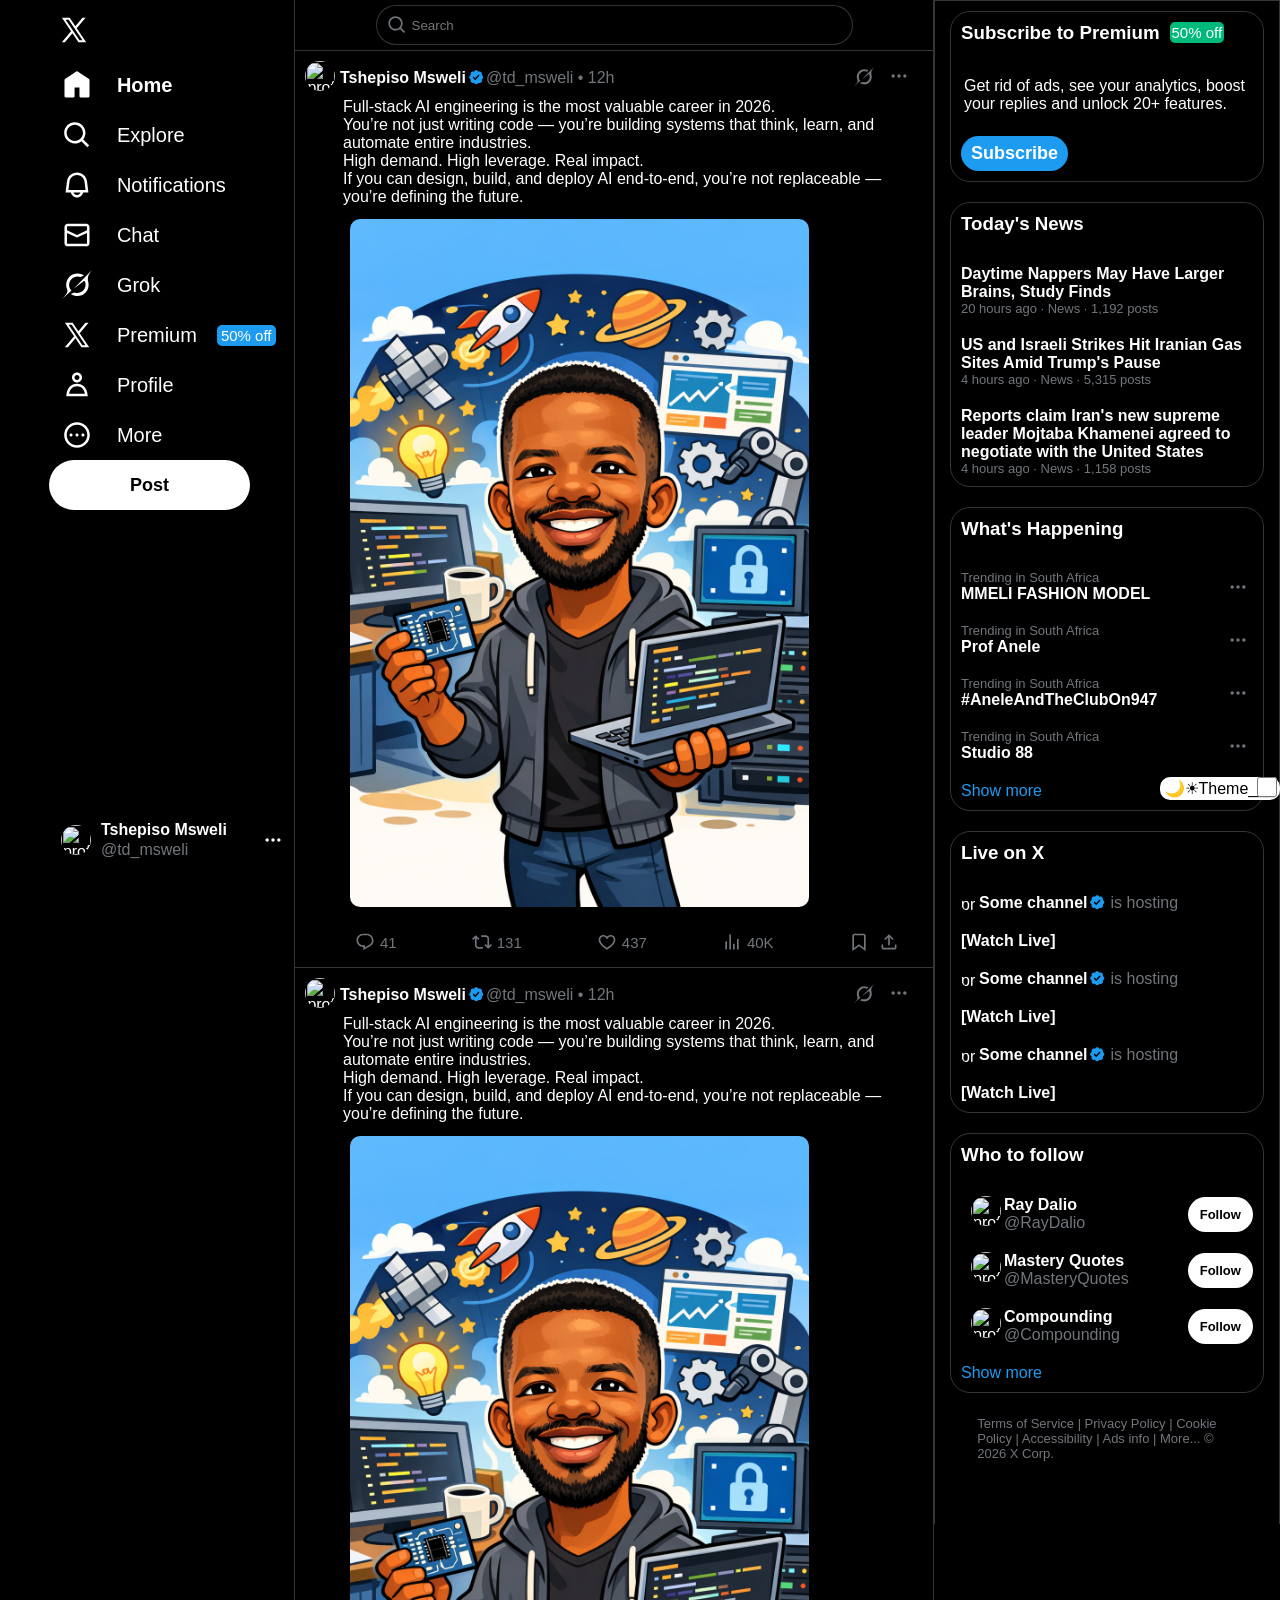
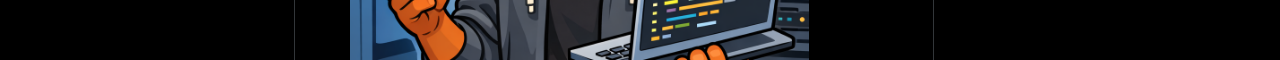
==== commit b8c790b0: "made some changes" ====
--- a/explore.html
+++ b/explore.html
@@ -8,8 +8,8 @@
         <title>Explore/X</title>
     </head>
     <body>
-        <input class="theme" type="checkbox" style="width:20px; height:20px" id="darkToggle">
-        <label class="theme_label" for="darkToggle">🌙☀︎Theme___</label>
+        <input class="theme" type="checkbox" style="width:20px; height:20px" id="darktoggle">
+        <label class="theme_label" for="darktoggle">🌙☀︎Theme___</label>
         <input class="nav-toggle" type="checkbox" id="navToggle">
         <label class="nav-toggle-button" for="navToggle" aria-label="Open navigation">
             <img class="profile_pic_nav" src="https://pbs.twimg.com/profile_images/1523874161558437889/ekvxeJZ7_x96.jpg" alt="profile picture">
@@ -886,6 +886,6 @@
                 <svg viewBox="0 0 24 24" aria-hidden="true" class="icon"><g><path d="M1.998 5.5c0-1.381 1.119-2.5 2.5-2.5h15c1.381 0 2.5 1.119 2.5 2.5v13c0 1.381-1.119 2.5-2.5 2.5h-15c-1.381 0-2.5-1.119-2.5-2.5v-13zm2.5-.5c-.276 0-.5.224-.5.5v2.764l8 3.638 8-3.636V5.5c0-.276-.224-.5-.5-.5h-15zm15.5 5.463l-8 3.636-8-3.638V18.5c0 .276.224.5.5.5h15c.276 0 .5-.224.5-.5v-8.037z"></path></g></svg>
             </span>
         </div>
-        <script src="x.js"></script>
+
     </body>
 </html>
--- a/explore.css
+++ b/explore.css
@@ -235,7 +235,7 @@
     flex-direction:column;
     align-items:center;
     overflow-y:scroll;
-    height:1660px;
+    height:1610px;
     width:100%;
 }
 section::-webkit-scrollbar {
